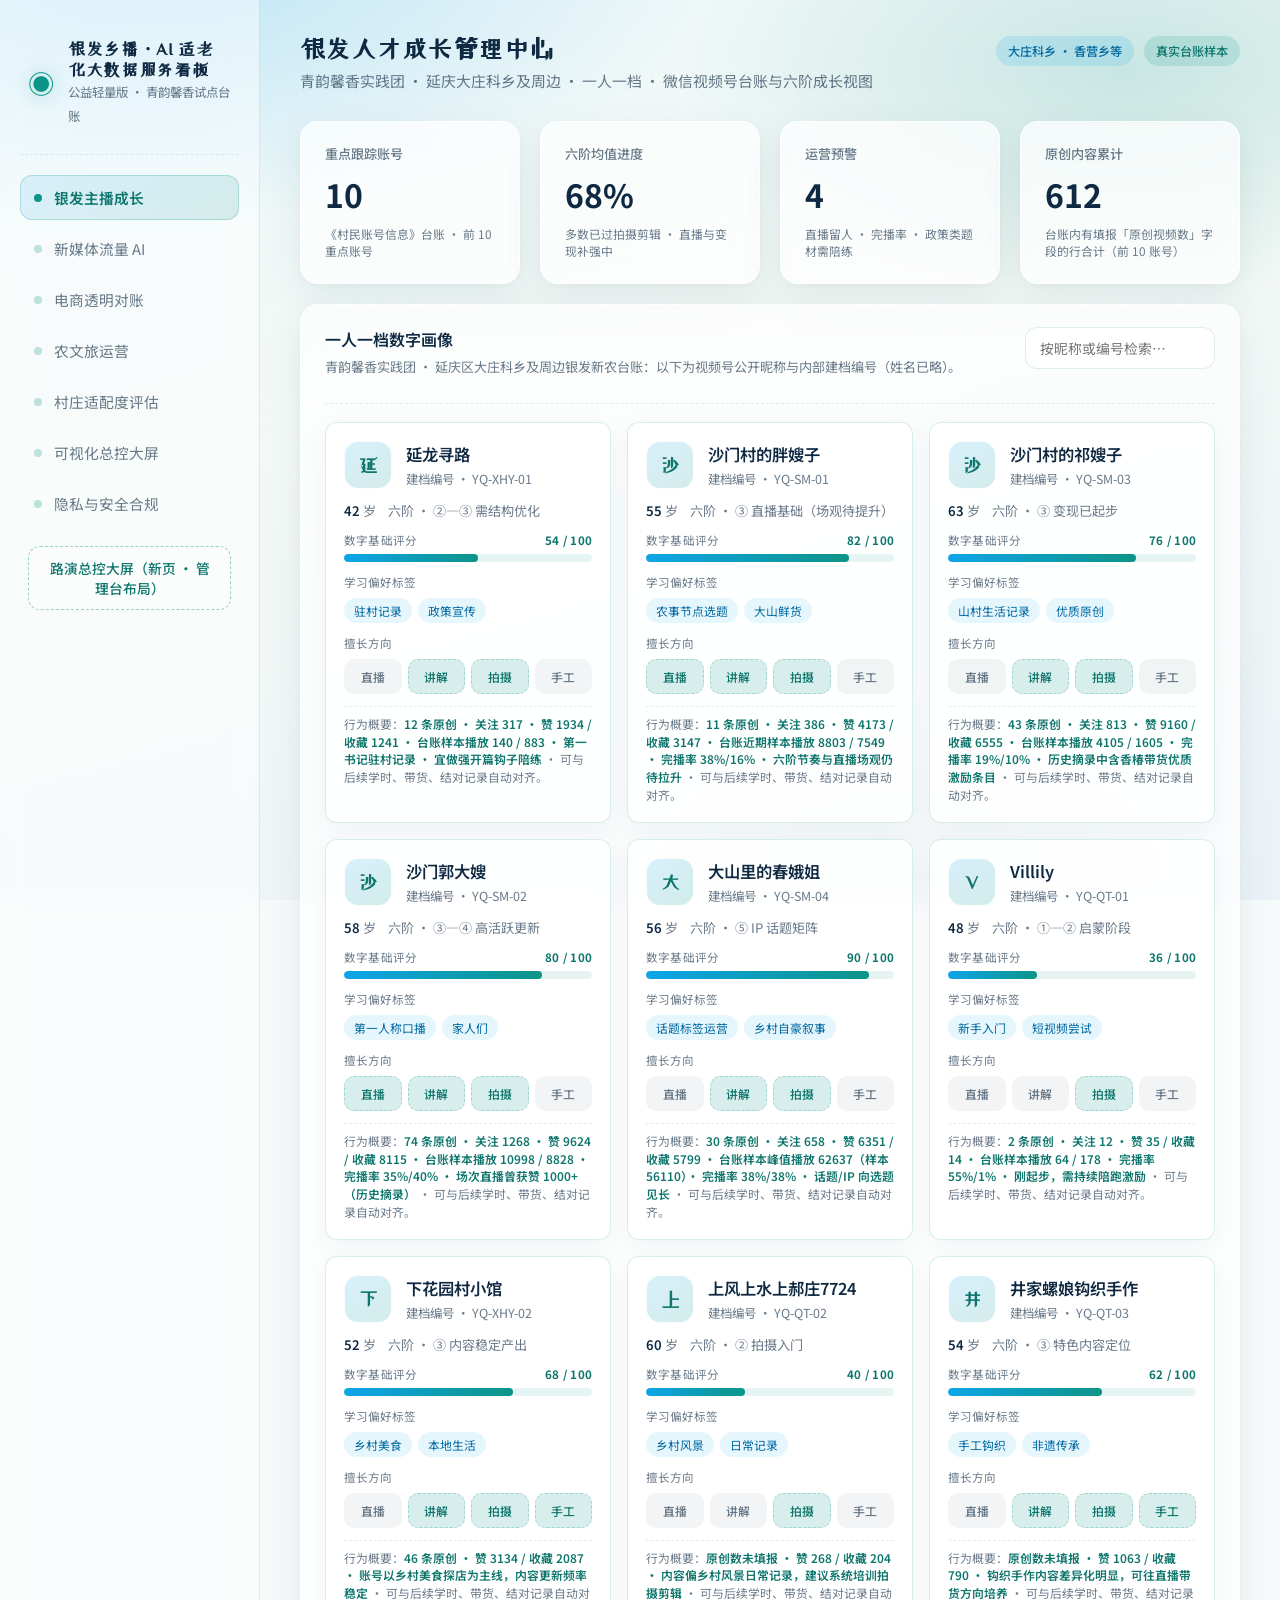
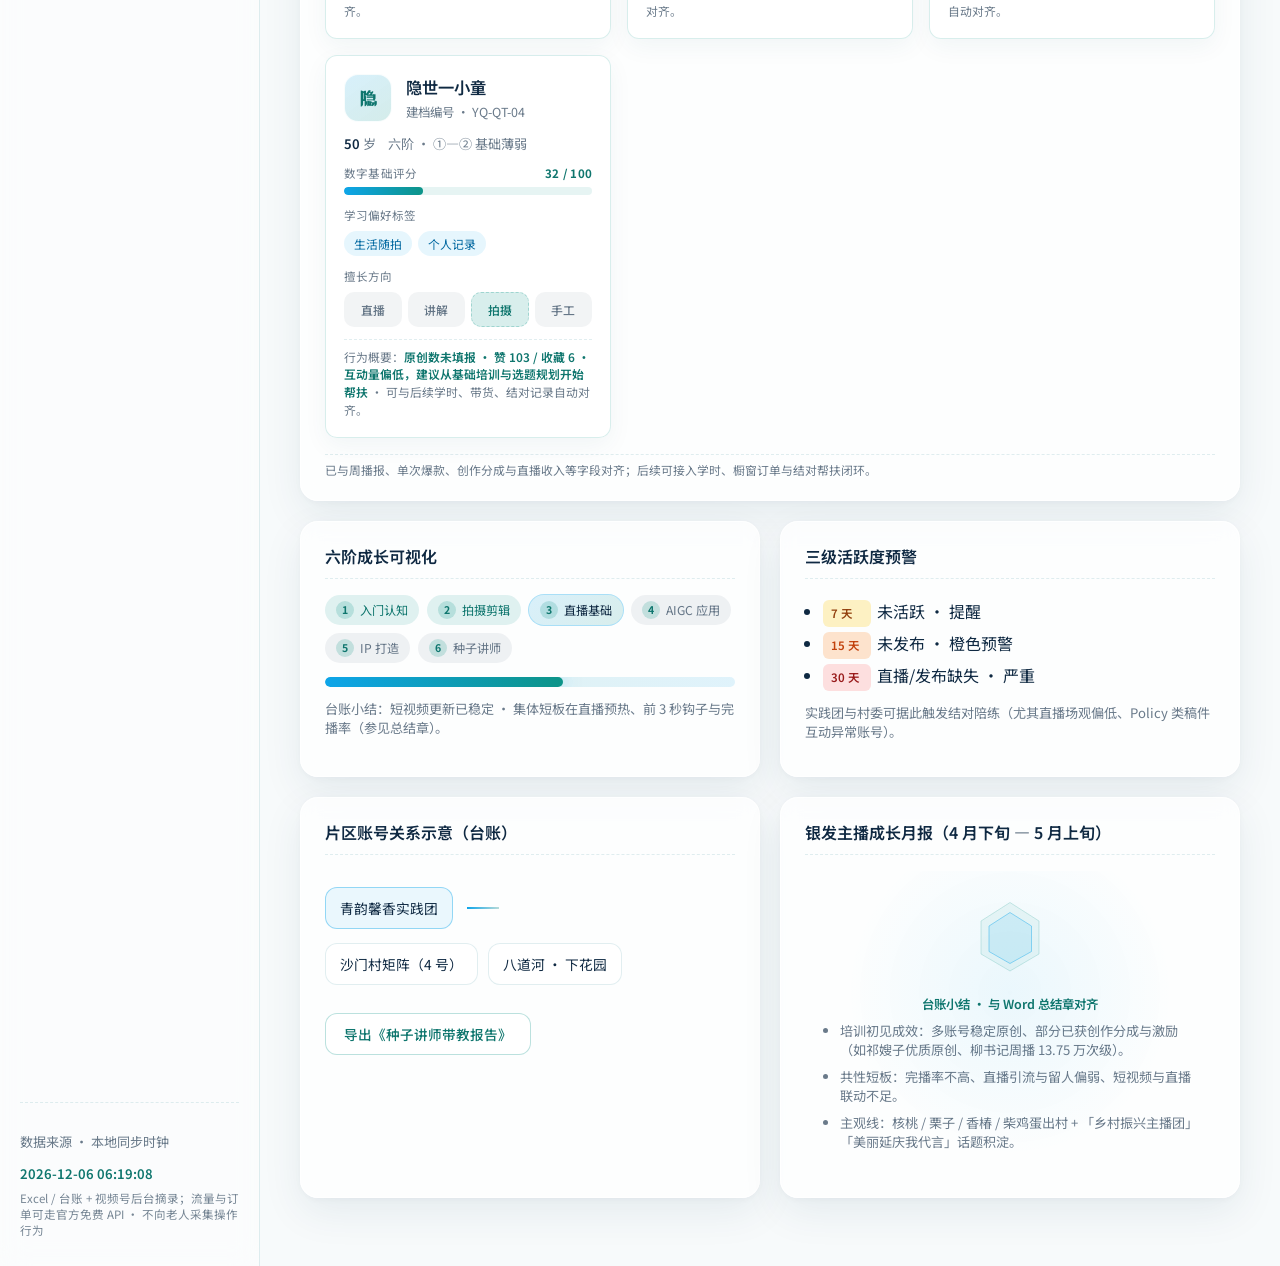
==== index.html @ 96923999 "初始提交：银发乡播AI适老化大数据服务看板 Co-Authored-By: Claude Sonnet 4.6 <noreply@anthropic.com>" ====
<!DOCTYPE html>
<html lang="zh-CN">
<head>
  <meta charset="UTF-8" />
  <meta name="viewport" content="width=device-width, initial-scale=1.0" />
  <title>银发乡播・AI 适老化大数据服务看板（公益轻量版）</title>
  <link rel="preconnect" href="https://fonts.googleapis.com" />
  <link rel="preconnect" href="https://fonts.gstatic.com" crossorigin />
  <link href="https://fonts.googleapis.com/css2?family=Noto+Sans+SC:wght@300;400;500;600;700&family=ZCOOL+XiaoWei&display=swap" rel="stylesheet" />
  <link rel="stylesheet" href="css/styles.css" />
</head>
<body>
  <div class="watercolor-bg" aria-hidden="true"></div>
  <div class="grain" aria-hidden="true"></div>

  <aside class="sidebar">
    <div class="brand">
      <span class="brand-mark">◉</span>
      <div>
        <strong>银发乡播・AI 适老化大数据服务看板</strong>
        <small>公益轻量版 · 青韵馨香试点台账</small>
      </div>
    </div>
    <nav class="nav" id="mainNav">
      <button type="button" class="nav-item active" data-section="talent">
        <span class="dot"></span>银发主播成长
      </button>
      <button type="button" class="nav-item" data-section="media">
        <span class="dot"></span>新媒体流量 AI
      </button>
      <button type="button" class="nav-item" data-section="commerce">
        <span class="dot"></span>电商透明对账
      </button>
      <button type="button" class="nav-item" data-section="tourism">
        <span class="dot"></span>农文旅运营
      </button>
      <button type="button" class="nav-item" data-section="replicate">
        <span class="dot"></span>村庄适配度评估
      </button>
      <button type="button" class="nav-item" data-section="screen">
        <span class="dot"></span>可视化总控大屏
      </button>
      <button type="button" class="nav-item" data-section="security">
        <span class="dot"></span>隐私与安全合规
      </button>
      <a href="bigscreen.html" class="nav-bigscreen-entry">路演总控大屏（新页 · 管理台布局）</a>
    </nav>
    <div class="sidebar-foot">
      <p class="muted">数据来源 · 本地同步时钟</p>
      <p id="syncTime">--</p>
      <p class="muted tiny sidebar-data-note">
        Excel / 台账 + 视频号后台摘录；流量与订单可走官方免费 API · 不向老人采集操作行为
      </p>
    </div>
  </aside>

  <main class="main">
    <header class="topbar">
      <div>
        <h1 id="pageTitle">银发人才成长管理中心</h1>
        <p class="subtitle" id="pageDesc">
          青韵馨香实践团 · 延庆大庄科乡及周边 · 一人一档 · 微信视频号台账与六阶成长视图
        </p>
      </div>
      <div class="topbar-actions">
        <span class="badge badge-soft">大庄科乡 · 香营乡等</span>
        <span class="badge badge-strong">真实台账样本</span>
      </div>
    </header>

    <!-- 板块一 · 银发主播成长 -->
    <section class="panel active" id="panel-talent" data-panel="talent">
      <div class="grid stats-4">
        <article class="card stat">
          <h3>重点跟踪账号</h3>
          <p class="big">10</p>
          <span class="hint">《村民账号信息》台账 · 前 10 重点账号</span>
        </article>
        <article class="card stat">
          <h3>六阶均值进度</h3>
          <p class="big">68%</p>
          <span class="hint">多数已过拍摄剪辑 · 直播与变现补强中</span>
        </article>
        <article class="card stat stat-warn">
          <h3>运营预警</h3>
          <p class="big">4</p>
          <span class="hint">直播留人 · 完播率 · 政策类题材需陪练</span>
        </article>
        <article class="card stat">
          <h3>原创内容累计</h3>
          <p class="big">612</p>
          <span class="hint">台账内有填报「原创视频数」字段的行合计（前 10 账号）</span>
        </article>
      </div>

      <article class="card profile-archive-card">
        <header class="archive-head">
          <div>
            <h2 class="card-title flush">一人一档数字画像</h2>
            <p class="muted small no-mt">
              青韵馨香实践团 · 延庆区大庄科乡及周边银发新农台账：以下为视频号公开昵称与内部建档编号（姓名已略）。
            </p>
          </div>
          <div class="archive-toolbar">
            <label class="search-wrap">
              <span class="sr-only">检索档案</span>
              <input type="search" id="talentProfileSearch" class="profile-search" placeholder="按昵称或编号检索…" autocomplete="off" />
            </label>
          </div>
        </header>
        <div id="talentProfiles" class="profile-grid" aria-live="polite"></div>
        <p class="muted tiny foot-note">
          已与周播报、单次爆款、创作分成与直播收入等字段对齐；后续可接入学时、橱窗订单与结对帮扶闭环。
        </p>
      </article>

      <div class="grid two">
        <article class="card">
          <h2 class="card-title">六阶成长可视化</h2>
          <div class="stages">
            <div class="stage done"><span>1</span>入门认知</div>
            <div class="stage done"><span>2</span>拍摄剪辑</div>
            <div class="stage current"><span>3</span>直播基础</div>
            <div class="stage"><span>4</span>AIGC 应用</div>
            <div class="stage"><span>5</span>IP 打造</div>
            <div class="stage"><span>6</span>种子讲师</div>
          </div>
          <div class="progress-water">
            <div class="fill" style="width:58%"></div>
          </div>
          <p class="muted small">台账小结：短视频更新已稳定 · 集体短板在直播预热、前 3 秒钩子与完播率（参见总结章）。</p>
        </article>

        <article class="card">
          <h2 class="card-title">三级活跃度预警</h2>
          <ul class="alert-list">
            <li><em class="tag yellow">7 天</em>未活跃 · 提醒</li>
            <li><em class="tag orange">15 天</em>未发布 · 橙色预警</li>
            <li><em class="tag red">30 天</em>直播/发布缺失 · 严重</li>
          </ul>
          <p class="muted small">实践团与村委可据此触发结对陪练（尤其直播场观偏低、Policy 类稿件互动异常账号）。</p>
        </article>
      </div>

      <div class="grid two">
        <article class="card">
          <h2 class="card-title">片区账号关系示意（台账）</h2>
          <div class="viz nodes">
            <div class="node volunteer">青韵馨香实践团</div>
            <span class="link"></span>
            <div class="pair">
              <div class="node">沙门村矩阵（4 号）</div>
              <div class="node">八道河 · 下花园</div>
            </div>
          </div>
          <button type="button" class="btn btn-ghost">导出《种子讲师带教报告》</button>
        </article>

        <article class="card">
          <h2 class="card-title">银发主播成长月报（4 月下旬 — 5 月上旬）</h2>
          <div class="radar-placeholder doc-month-wrap">
            <svg viewBox="0 0 200 200" class="radar-svg" aria-hidden="true">
              <polygon points="100,35 158,72 158,138 100,172 42,138 42,72" fill="rgba(13,148,136,0.08)" stroke="rgba(13,148,136,0.45)" stroke-width="1"/>
              <polygon points="100,55 143,82 143,133 100,157 58,133 58,82" fill="rgba(14,165,233,0.12)" stroke="rgba(14,165,233,0.65)" stroke-width="1.5"/>
            </svg>
            <p class="center-label">台账小结 · 与 Word 总结章对齐</p>
            <ul class="doc-month-bullets muted small">
              <li>培训初见成效：多账号稳定原创、部分已获创作分成与激励（如祁嫂子优质原创、柳书记周播 13.75 万次级）。</li>
              <li>共性短板：完播率不高、直播引流与留人偏弱、短视频与直播联动不足。</li>
              <li>主观线：核桃 / 栗子 / 香椿 / 柴鸡蛋出村 + 「乡村振兴主播团」「美丽延庆我代言」话题积淀。</li>
            </ul>
          </div>
        </article>
      </div>
    </section>

    <!-- 板块二 -->
    <section class="panel" id="panel-media" data-panel="media">
      <div class="grid stats-4">
        <article class="card stat">
          <h3>主阵地</h3>
          <p class="big">视频号</p>
          <span class="hint">创作分成计划 · 直播数据后台</span>
        </article>
        <article class="card stat">
          <h3>头部账号周播（样例）</h3>
          <p class="big">13.75万</p>
          <span class="hint">柳艳云 4/27—6/12 周期 · 137474 次</span>
        </article>
        <article class="card stat">
          <h3>单条播放峰值（样例）</h3>
          <p class="big">8.26万</p>
          <span class="hint">春娥姐近期样本 · 82637 次 · 《村民账号信息》</span>
        </article>
        <article class="card stat">
          <h3>同类排名</h3>
          <p class="big score-ok">前15%</p>
          <span class="hint">胖嫂子周播超 57.93% 同类作品</span>
        </article>
      </div>

      <div class="grid two">
        <article class="card">
          <h2 class="card-title">选题标签云（台账高频词）</h2>
          <div class="tag-cloud">
            <span class="accent">香椿</span><span>核桃</span><span>栗子</span>
            <span class="accent">柴鸡蛋</span><span>家人们</span><span>延庆</span>
            <span class="accent">乡村振兴主播团</span><span>美丽延庆我代言</span>
            <span>农忙</span><span>大山</span><span>反诈提醒</span>
          </div>
          <p class="muted small">台账建议：紧盯农事节点（如香椿季）与在地景观；政策类、农技类需控制完播与互动结构。</p>
        </article>
        <article class="card">
          <h2 class="card-title">培训与运营动作（实践团）</h2>
          <table class="table simple">
            <thead><tr><th>模块</th><th>台账描述</th><th>当前短板</th></tr></thead>
            <tbody>
              <tr><td>拍摄 · 剪辑</td><td>小班实训 · 稳定周更</td><td>开头吸引力 · 节奏</td></tr>
              <tr><td>直播</td><td>多场开播记录</td><td>预热不足 · 场观与留人</td></tr>
              <tr><td>变现</td><td>创作分成到账</td><td>橱窗 / 直播带货联动</td></tr>
            </tbody>
          </table>
        </article>
      </div>

      <article class="card">
        <h2 class="card-title">台账摘录 · 核心指标一览（视频号后台）</h2>
        <p class="muted small no-mt-gap">统计窗含 4 月 27 日—6 月 12 日等片段，与 Word 表格一致；点击侧栏切换板块不影响本表。</p>
        <div class="table-scroll">
          <table class="table tourism-table compact">
            <thead>
              <tr>
                <th>账号</th>
                <th>属地</th>
                <th>原创条数</th>
                <th>代表数据（摘录）</th>
              </tr>
            </thead>
            <tbody>
              <tr>
                <td><strong>沙门村的胖嫂子</strong></td>
                <td>大庄科乡沙门村</td>
                <td>24</td>
                <td>赞 4173 / 收藏 3147 · 台账近期样本播放 8803 / 7549 · 《村民账号信息》</td>
              </tr>
              <tr>
                <td><strong>沙门郭大嫂</strong></td>
                <td>大庄科乡沙门村</td>
                <td>109</td>
                <td>赞 9624 / 收藏 8115 · 台账样本播放 10998 / 8828 · 历史单场直播获赞 1000+（摘录）</td>
              </tr>
              <tr>
                <td><strong>沙门村的祁嫂子</strong></td>
                <td>大庄科乡沙门村</td>
                <td>73</td>
                <td>赞 9160 / 收藏 6555 · 台账样本播放 4105 / 1605 · 香椿季优质原创激励（历史摘录）</td>
              </tr>
              <tr>
                <td><strong>大山里的春娥姐</strong></td>
                <td>大庄科乡沙门村</td>
                <td>43</td>
                <td>台账样本峰值播放 62637（另一条样本 56110）· 《村民账号信息》</td>
              </tr>
              <tr>
                <td><strong>柳艳云（村书记号）</strong></td>
                <td>香营乡八道河村</td>
                <td>141</td>
                <td>周播 137474 · 评论 1240 / 分享 501 · 分成累计 ¥333.68 · 直播 ¥18.95</td>
              </tr>
              <tr>
                <td><strong>延龙寻路（李小琴）</strong></td>
                <td>大庄科乡下花园村</td>
                <td>13</td>
                <td>赞 1934 / 收藏 1241 · 台账样本播放 140 / 883 · 第一书记政策向 · 《村民账号信息》</td>
              </tr>
            </tbody>
          </table>
        </div>
      </article>
    </section>

    <!-- 板块三 -->
    <section class="panel" id="panel-commerce" data-panel="commerce">
      <div class="grid stats-4">
        <article class="card stat">
          <h3>创作分成（可查·样例）</h3>
          <p class="big">¥333.68</p>
          <span class="hint">视频号创作分成计划累计（5月10日前）</span>
        </article>
        <article class="card stat">
          <h3>直播收入（样例）</h3>
          <p class="big">¥218.95</p>
          <span class="hint">与分成分类统计</span>
        </article>
        <article class="card stat stat-highlight">
          <h3>农户侧分成（样例）</h3>
          <p class="big">¥27.61</p>
          <span class="hint">含优质原创激励 19.03</span>
        </article>
        <article class="card stat">
          <h3>文档期合计</h3>
          <p class="big">¥552.63</p>
          <span class="hint">未含其他账号潜在分成</span>
        </article>
      </div>

      <article class="card">
        <h2 class="card-title">带货主品类（台账·农产品）</h2>
          <ol class="rank">
            <li><span class="pill">核桃</span> <strong>沙门村矩阵主营</strong></li>
            <li><span class="pill">栗子</span> <strong>多账号反复出镜</strong></li>
            <li><span class="pill">香椿</span> <strong>季节爆款题材</strong></li>
            <li><span class="pill">柴鸡蛋</span> <strong>同城兴趣转化</strong></li>
          </ol>
          <hr class="soft" />
          <p class="muted small">当前增收以视频号「创作分成 + 激励」为主；小店成交明细待与村集体对公对账模块接通后展示。</p>
        </article>
    </section>

    <!-- 板块四 -->
    <section class="panel" id="panel-tourism" data-panel="tourism">
      <div class="tourism-intro">
        <div class="ribbon">农文旅演示数据 · 与新媒体真实台账区分</div>
        <p class="muted small tourism-tagline">
          本节 KPI、路线表与活动表为<strong>版面演示用虚拟数</strong>，便于汇报排版预览；精细化经营仍以核销与问卷系统接入后为准。
        </p>
      </div>

      <div class="grid two">
        <article class="card stat">
          <h3>内容侧·景观题材</h3>
          <p class="big">花海季</p>
          <span class="hint">台账视频：大美延庆赏樱花等</span>
        </article>
        <article class="card stat">
          <h3>满意度</h3>
          <p class="big score-ok">4.63</p>
          <span class="hint">五分制 · 演示样本 N=186</span>
        </article>
      </div>

      <article class="card">
        <h2 class="card-title">客源地分布热力（示意）</h2>
        <p class="muted small">演示：假定线下客源与短视频兴趣结构大致同向——城区家庭偏高、研学团次之（数据为虚构）。</p>
        <div class="heat-three">
          <div class="heat-col">
            <span class="heat-label">短视频互动（城区兴趣）</span>
            <div class="heat-track"><i class="heat-fill" style="--p:82%"></i></div>
            <span class="heat-val">演示 82% · 香椿 / 樱花 / 农家院</span>
          </div>
          <div class="heat-col">
            <span class="heat-label">同城 / 邻省自驾</span>
            <div class="heat-track"><i class="heat-fill heat-school" style="--p:64%"></i></div>
            <span class="heat-val">演示 64% · 周末单量级放大的假说</span>
          </div>
          <div class="heat-col">
            <span class="heat-label">研学 / 机构团</span>
            <div class="heat-track"><i class="heat-fill heat-enterprise" style="--p:36%"></i></div>
            <span class="heat-val">演示 36% · 春秋季预约为主</span>
          </div>
        </div>
        <div class="heat-mini-map" role="img" aria-label="片区示意图">
          <span class="blob b1"></span><span class="blob b2"></span><span class="blob b3"></span>
          <span class="pin core">沙门村</span>
          <span class="pin side">燕羽山</span>
          <span class="pin side s2">八道河村</span>
        </div>
        <p class="muted tiny">地理锚点来自台账村庄名称；非精确的 GIS 客流。</p>
      </article>

      <article class="card">
        <h2 class="card-title">活动效果对标评估</h2>
        <p class="muted small">
          以下为<strong>演示用活动台账</strong>（人次与金额为虚构）；与真实新媒体分成对账请仍以「电商透明对账」为准。
        </p>

        <div class="award-strip">
          <div class="award-card money">
            <span class="award-badge">台账侧亮点</span>
            <h3>农事季节内容</h3>
            <p class="award-name">香椿季 · 山区春播与采收（视频侧）</p>
            <ul class="award-meta">
              <li>代表选题 <strong>#五一前后出售香椿了</strong> 等</li>
              <li>单条分成样例 <strong>¥ 3.08</strong>（祁嫂子）</li>
              <li>同城分享与订阅曝光占比可在后台导出</li>
            </ul>
          </div>
          <div class="award-card heart">
            <span class="award-badge badge-pop">传播侧</span>
            <h3>乡村景观与共情表达</h3>
            <p class="award-name">大美延庆赏樱花 · 家门口繁华似锦</p>
            <ul class="award-meta">
              <li>郭大嫂「家人们」口语人设 · 强亲切感</li>
              <li>春娥姐结合 <strong>反诈提醒</strong> 与乡村自豪议题</li>
              <li>完整活动票务增收 <strong>待二期录入</strong></li>
            </ul>
          </div>
        </div>

        <p class="muted tiny">权重与排序规则可后台配置；当前为演示数据，不承担审计含义。</p>
      </article>

      <div class="grid two">
        <article class="card future-card">
          <h2 class="card-title">淡旺季客流 AI 预测与排期建议</h2>
          <span class="phase-tag">演示 · 二期</span>
          <p class="muted small">
            基于<strong>一年以上</strong>核销与票务时序数据，识别淡旺季窗口并<strong>提前约两月</strong>推送主题活动排期，填补空置档期；思路对齐「平湖数智生活馆」式精准服务排期。
          </p>
          <div class="season-bars">
            <div><span class="sn">淡季</span><div class="bar-bg"><i class="bar-in low" style="width:38%"></i></div><span class="sx">次年 2–3 月</span></div>
            <div><span class="sn">平季</span><div class="bar-bg"><i class="bar-in mid" style="width:62%"></i></div><span class="sx">11 月 · 梅雨周</span></div>
            <div><span class="sn">旺季</span><div class="bar-bg"><i class="bar-in high" style="width:94%"></i></div><span class="sx">五一 / 国庆 / 寒暑假</span></div>
          </div>
          <div class="suggest-list">
            <h4>建议排期（示例推送）</h4>
            <ul>
              <li><time datetime="2027-01">72 天内</time>预热「冬季<strong>村味年俗节</strong>」，联动年货直播与乡贤食堂套餐。</li>
              <li><time datetime="2027-03">约 55 天内</time>占位「春季<strong>香草体验月</strong>」，提前锁企事业党建 + 职教园实训团档期。</li>
              <li>预留两个「空白周六」承办跨村导流团单，避免与同镇兄弟村活动撞期。</li>
            </ul>
          </div>
        </article>

        <article class="card cross-village-card">
          <h2 class="card-title">跨村账号矩阵（台账真实）</h2>
          <p class="muted small">
            同一项目内覆盖<strong>大庄科乡沙门村</strong>（四条视频号）与<strong>香营乡八道河村</strong>村书记号、<strong>下花园村</strong>第一书记号等，导流与联营分成<strong>未在本 Excel 载明</strong>。
          </p>
          <div class="cross-flow">
            <div class="cv-node hub">
              <strong>沙门村 · 视频矩阵</strong>
              <span class="cv-sub">胖嫂子 · 郭大嫂 · 祁嫂子 · 春娥姐</span>
              <span class="cv-num">16 账号台账原创合计 612 条 · 矩阵五账号合计 160 条（Excel 填报）</span>
            </div>
            <div class="cv-arrows">
              <div class="cv-edge">
                <span>台账 →</span><strong>延庆区香营乡八道河村</strong>
                <span class="cv-mini">柳艳云 · 131 条原创 · 周播曾达 13.75 万次</span>
              </div>
              <div class="cv-edge">
                <span>台账 →</span><strong>大庄科乡下花园村</strong>
                <span class="cv-mini">第一书记账号「延龙寻路」· 政策宣传向</span>
              </div>
            </div>
          </div>
          <div class="flow-benefit">
            <p><strong>说明</strong>：跨村访客核销与联营池属二期；当前页面仅对齐新媒体台账与分成样例。</p>
          </div>
        </article>
      </div>
    </section>

    <!-- 板块五 -->
    <section class="panel" id="panel-replicate" data-panel="replicate">
      <div class="repl-intro">
        <div class="ribbon">对齐《智赋银龄》报告 · AHP 三级体系 · 以下为网页演示</div>
        <p class="muted small repl-tagline">
          目标层为<strong>乡村助农模式村庄适配度综合评价</strong>；准则层四类、指标层 <strong>C1–C12</strong>（报告表 7）。首卡为公式与说明；次卡为
          <strong>A–F–RVCPM 四象限耦合图</strong>；其下按村展示<strong>柱形图 + 明细表 + 帮扶</strong>。滑条区为单村情景推演。
        </p>
      </div>

      <article class="card rvcpm-head-card">
        <h2 class="card-title flush">《智赋银龄》· 指标体系与耦合公式</h2>
        <p class="muted small no-mt">
          准则层四类（报告第二章）：<strong>人口适配度、资源适配度、基础条件适配度、组织与外部支持</strong>；对应二级指标 <strong>C1–C12</strong>（表 7 分级）。
          下图二为资源—可行性耦合气泡图（研学评估矩阵同款结构）；下部为<strong>每个村</strong>单独展开：四维准则 + <strong>C1–C12 柱状可视化</strong> + 明细表 + 未达标<strong>帮扶</strong>清单。
        </p>
        <details class="rvcpm-formula-details">
          <summary>展开：A / F / RVCPM 计算公式</summary>
          <div class="rvcpm-formula-body muted small">
            <p>设 <span class="mono">C<sub>i</sub>′ = C<sub>i</sub> / 100</span>（将表 7 换算到 0–1）。</p>
            <p>
              <strong>资源吸引力</strong> <span class="mono">A = 0.35·C4′ + 0.35·C5′ + 0.30·C6′</span>
            </p>
            <p>
              <strong>落地可行性</strong> <span class="mono">F = 0.25·C7′ + 0.25·C8′ + 0.15·C9′ + 0.20·C10′ + 0.15·C11′</span>
            </p>
            <p>
              <strong>耦合势能</strong> <span class="mono">RVCPM = √(A² + F²)</span>；气泡半径按各村 RVCPM 相对<strong>本片最大值</strong>归一。
            </p>
            <p class="tiny footnote-formula">C1–C3、C12 计入各村民政教育侧综合呈现与帮扶规则；与 A/F 并联展示。完整权重以 AHP 一致性检验后的矩阵为准。</p>
          </div>
        </details>
      </article>

      <article class="card rvcpm-chart-card">
        <h3 class="card-title flush village-h3-inline">资源—运营可行性 · 四象限耦合图</h3>
        <p class="muted tiny no-mt-gap">横轴 <strong>F</strong>（可行性）· 纵轴 <strong>A</strong>（资源吸引力）；红线 0.5 为象限界。点击气泡跳转至该村卡片。</p>
        <div class="rvcpm-chart-wrap" id="rvcpmMatrixHost"></div>
        <ul class="rvcpm-quad-legend muted tiny">
          <li><span class="q q-star"></span><strong>明星区</strong> A、F 均高 · 优先推广</li>
          <li><span class="q q-pot"></span><strong>潜力区</strong> 资源足、可行性待补 · 专项帮扶基建与执行</li>
          <li><span class="q q-opp"></span><strong>机会区</strong> 条件好、资源待养 · 可做配套或二批试点</li>
          <li><span class="q q-edge"></span><strong>边缘区</strong> 双低 · <strong>重点帮扶</strong>与实地踏勘</li>
        </ul>
      </article>

      <div class="village-cards-host" id="villageCardsHost" aria-label="各村二级指标与帮扶"></div>
      <div class="grid repl-top-grid">
        <article class="card repl-form-card">
          <h2 class="card-title">目标村快速情景推演（10 项 · 可对标映射 C1–C12）</h2>
          <p class="muted small no-mt-gap">
            完整模型为报告中的<strong>十二项二级指标 + 一致性检验后的 AHP 权重</strong>。本页滑条为 0–10 情景演示（老龄化为 raw%），
            供答辩现场手动调节；后台可将同一字段与问卷 / 台账批量对账。
          </p>
          <form id="replEvalForm" class="repl-metrics">
            <label class="metric-row"><span class="metric-name">老龄化率 · 适龄银发参与度参考</span><span class="metric-val"><output id="mAgeOut">26</output>%</span></label>
            <input type="range" name="aging" id="mAging" class="repl-range" min="15" max="42" step="1" value="26" />

            <label class="metric-row"><span class="metric-name">① 人口规模与市场腹地指数</span><span class="metric-val"><output id="mPopOut">6</output> /10</span></label>
            <input type="range" name="pop" id="mPop" class="repl-range" min="0" max="10" step="1" value="6" />

            <label class="metric-row"><span class="metric-name">② 红色文化 / 叙事资源</span><span class="metric-val"><output id="mRedOut">7</output> /10</span></label>
            <input type="range" name="red" id="mRed" class="repl-range" min="0" max="10" step="1" value="7" />

            <label class="metric-row"><span class="metric-name">③ 非遗与传统手艺禀赋</span><span class="metric-val"><output id="mHerOut">6</output> /10</span></label>
            <input type="range" name="heritage" id="mHer" class="repl-range" min="0" max="10" step="1" value="6" />

            <label class="metric-row"><span class="metric-name">④ 高价值农产品与品牌化基础</span><span class="metric-val"><output id="mAgOut">7</output> /10</span></label>
            <input type="range" name="agri" id="mAg" class="repl-range" min="0" max="10" step="1" value="7" />

            <label class="metric-row"><span class="metric-name">⑤ 自然景观与环线联动潜力</span><span class="metric-val"><output id="mNatOut">5</output> /10</span></label>
            <input type="range" name="nature" id="mNat" class="repl-range" min="0" max="10" step="1" value="5" />

            <label class="metric-row"><span class="metric-name">⑥ 村两委积极性（结构化量表折算）</span><span class="metric-val"><output id="mComOut">8</output> /10</span></label>
            <input type="range" name="committee" id="mCom" class="repl-range" min="0" max="10" step="1" value="8" />

            <label class="metric-row"><span class="metric-name">⑦ 宽带与移动网络稳定性</span><span class="metric-val"><output id="mNetOut">6</output> /10</span></label>
            <input type="range" name="network" id="mNet" class="repl-range" min="0" max="10" step="1" value="6" />

            <label class="metric-row"><span class="metric-name">⑧ 物流配送与冷链可达性</span><span class="metric-val"><output id="mLogOut">5</output> /10</span></label>
            <input type="range" name="logistics" id="mLog" class="repl-range" min="0" max="10" step="1" value="5" />

            <label class="metric-row"><span class="metric-name">⑨ 村集体 / 合作社运营成熟度</span><span class="metric-val"><output id="mOrgOut">6</output> /10</span></label>
            <input type="range" name="org" id="mOrg" class="repl-range" min="0" max="10" step="1" value="6" />

            <label class="metric-row"><span class="metric-name">⑩ 乡贤 / 青年志愿者供给</span><span class="metric-val"><output id="mVolOut">7</output> /10</span></label>
            <input type="range" name="volunteer" id="mVol" class="repl-range" min="0" max="10" step="1" value="7" />

            <div class="repl-form-actions">
              <button type="button" id="replResetDemo" class="btn btn-ghost">恢复演示默认值</button>
            </div>
          </form>
        </article>

        <article class="card repl-result-card">
          <h2 class="card-title">综合适配度 · 雷达图（六项合成轴）</h2>
          <div class="repl-score-banner">
            <div class="score-ring repl-ring-small">
              <svg viewBox="0 0 120 120" aria-hidden="true">
                <circle cx="60" cy="60" r="52" fill="none" stroke="rgba(13,148,136,0.12)" stroke-width="10"/>
                <circle id="replRingFg" cx="60" cy="60" r="52" fill="none" stroke="url(#gradRepl)" stroke-width="10"
                  stroke-dasharray="326.7" stroke-dashoffset="84" stroke-linecap="round" transform="rotate(-90 60 60)"/>
                <defs>
                  <linearGradient id="gradRepl" x1="0%" y1="0%" x2="100%" y2="100%">
                    <stop offset="0%" stop-color="#0ea5e9"/><stop offset="100%" stop-color="#0d9488"/>
                  </linearGradient>
                </defs>
              </svg>
              <span class="ring-label" id="replScoreNum">74</span>
            </div>
            <div class="repl-score-meta">
              <p class="repl-score-big"><span id="replScoreHue">中高适配</span></p>
              <p class="muted small">六项轴由滑条分组合成，仅供演示；正式评分以全村填报的 C1–C12 经 AHP 加权求和为准。</p>
            </div>
          </div>
          <figure class="radar-figure">
            <svg id="replRadarSvg" viewBox="0 0 280 260" role="img" aria-labelledby="replRadarCaption">
              <title id="replRadarCaption">目标村评估雷达图示意</title>
              <g opacity="0.35" stroke="rgba(13,116,128,0.35)" stroke-width="1" fill="none">
                <polygon id="radarGrid20" />
                <polygon id="radarGrid40" />
                <polygon id="radarGrid60" />
                <polygon id="radarGrid80" />
              </g>
              <polygon id="radarArea" fill="rgba(13,148,136,0.12)" stroke="rgba(13,148,136,0.85)" stroke-width="2"/>
              <polygon id="radarStrokeAssist" fill="none" stroke="rgba(14,165,233,0.55)" stroke-width="1.2" stroke-dasharray="5 6"/>
              <g id="radarLabels" class="radar-axis-labels" fill="#4a6275"></g>
            </svg>
          </figure>
          <ul class="radar-legend compact-legend muted small" id="radarLegend"></ul>
        </article>
      </div>

      <article class="card repl-cost-card">
        <h2 class="card-title">推广落地成本与周期自动估算</h2>
        <p class="muted small">
          基于<strong>已成功落地试点村</strong>的历史台账：培训人天、灯组支架包、入网补贴一次项、轻量数据环境与驻场巡检的区间成本，自动汇总目标推演（不含「数据中台」类重型建设）。
        </p>
        <div class="grid repl-cost-split">
          <div class="cost-table-wrap">
            <table class="table tourism-table compact">
              <thead>
                <tr>
                  <th>成本类目</th>
                  <th>说明</th>
                </tr>
              </thead>
              <tbody>
                <tr>
                  <td>分层培训与小班复训</td>
                  <td>含讲师课酬、教具包、差旅补贴</td>
                </tr>
                <tr>
                  <td>基础设备（补光灯 + 支架 + 麦克风）</td>
                  <td>按 20–35 套装车</td>
                </tr>
                <tr>
                  <td>网络提速与热点补贴</td>
                  <td>专线备选 + 4G/5G 应急</td>
                </tr>
                <tr>
                  <td>本地看板 / 权限初始化</td>
                  <td>SQLite + 静态页 / Metabase，无专有数据中台</td>
                </tr>
                <tr>
                  <td>运营与数据巡检月费</td>
                  <td>前两年公益补贴后可阶梯调价</td>
                </tr>
              </tbody>
            </table>
          </div>
          <aside class="cycle-estimate">
            <h3>首笔电商 / 橱窗增收周期</h3>
            <p class="cycle-big" id="replCycleMonths">约 4.2 个月</p>
            <p class="muted small">取自历史推广案例的 <strong>P25–P75</strong>：<span id="replCycleBand">最短 3.1 个月 · 较慢 6.0 个月</span>。</p>
            <p class="muted tiny no-mb">可调参：两委得分、物流分项、往期同镇样板村周期 Bayesian 校准（二期后端）。</p>
          </aside>
        </div>
      </article>

      <div class="grid two">
        <article class="card repl-bench-card">
          <h2 class="card-title">多村效能横比排行</h2>
          <p class="muted small">
            下列三行来自本次台账中<strong>可查分成</strong>；指数按条数、播放与变现摘录综合排序（非模型回写）。
          </p>
          <div class="table-scroll">
            <table class="table tourism-table compact" id="villageBenchTable">
              <thead>
                <tr>
                  <th>序</th>
                  <th>村庄</th>
                  <th>台账内账号数</th>
                  <th>可查增收摘录</th>
                  <th>周更 / 条数</th>
                  <th>综合指数</th>
                </tr>
              </thead>
              <tbody></tbody>
            </table>
          </div>
        </article>

        <article class="card repl-kb-card">
          <h2 class="card-title">跨村推广问题共享库 · 关键词检索</h2>
          <p class="muted small">沉淀他村踩坑与<strong>已验证方案</strong>，支持村委与运营专员边搜边复盘，服务跨村落地决策。</p>
          <label class="kb-search-row">
            <span class="sr-only">检索问题库</span>
            <input type="search" id="replKbSearch" class="profile-search kb-input" placeholder="试搜：积极性、冷链、话术、回款…" autocomplete="off" />
          </label>
          <div id="replKbList" class="kb-list" role="list"></div>
          <p class="muted tiny no-mb">1.0 支持关键词与子串匹配；二期可挂载向量检索与工单闭环关联。</p>
        </article>
      </div>
    </section>

    <!-- 板块六大屏 -->
    <section class="panel" id="panel-screen" data-panel="screen">
      <article class="card splash">
        <h2 class="screen-title">一屏总览 · 适老大字</h2>
        <div class="mega-stats">
          <div><strong>重点账号</strong><span data-count="10">10</span></div>
          <div><strong>原创内容</strong><span data-count="218">612</span></div>
          <div><strong>周播峰值（次）</strong><span data-count="137474">137,474</span></div>
          <div><strong>单条峰值（次）</strong><span data-count="82637">82,637</span></div>
          <div><strong>分成+直播（样例）</strong><span>¥ 380.24</span></div>
          <div><strong>项目</strong><span>青韵馨香</span></div>
          <p class="traceability">培训签到摘自<strong>《村民培训表》</strong> · 账号/播放量摘自<strong>《村民账号信息》</strong>及延庆台账摘录（前 10 账号） · Word/Markdown/JSON 见项目内 <code>data/</code> 导出。</p>
        <div class="screen-actions">
          <a href="bigscreen.html" class="btn btn-primary">打开路演总控大屏（新页）</a>
        </div>
      </article>
    </section>

    <!-- 板块七 -->
    <section class="panel" id="panel-security" data-panel="security">
      <div class="grid two">
        <article class="card">
          <h2 class="card-title">多级权限</h2>
          <div class="roles">
            <span>超级管理员</span><span>村管理员</span><span>运营专员</span><span>志愿者</span>
          </div>
          <p class="muted small">村内数据隔离 · 收益默认仅村委与项目管理员可见 · 操作日志全量留存。</p>
        </article>
        <article class="card">
          <h2 class="card-title">隐私 · 备份</h2>
          <ul class="list-check">
            <li>姓名/电话/证件自动脱敏，前端昵称或编号。</li>
            <li>原始数据禁止向第三方或未脱敏提供。</li>
            <li>每日凌晨全量备份 · 支持时间点恢复。</li>
          </ul>
        </article>
      </div>
    </section>
  </main>

  <script src="js/main.js"></script>
</body>
</html>
---- css/styles.css ----
/* AI公益数据中控 · 简约蓝绿 + 水彩氛围 */

:root {
  --ink: #0f2942;
  --ink-soft: rgba(15, 41, 66, 0.62);
  --paper: #f7fafb;
  --card: rgba(255, 255, 255, 0.72);
  --card-strong: rgba(255, 255, 255, 0.9);
  --line: rgba(13, 116, 128, 0.12);
  --teal: #0d9488;
  --teal-dim: #0f766e;
  --sky: #0ea5e9;
  --sky-soft: rgba(14, 165, 233, 0.15);
  --sage: #6b9080;
  --mint: #b8dbd9;
  --warn-yellow: #facc15;
  --warn-orange: #fb923c;
  --warn-red: #f87171;
  --radius: 18px;
  --radius-sm: 12px;
  --shadow: 0 14px 40px rgba(15, 70, 90, 0.08), 0 2px 8px rgba(15, 70, 90, 0.04);
  --font-ui: "Noto Sans SC", system-ui, sans-serif;
  --font-display: "ZCOOL XiaoWei", "Noto Serif SC", serif;
}

*,
*::before,
*::after {
  box-sizing: border-box;
}

html {
  font-size: 16px;
  -webkit-font-smoothing: antialiased;
}

body {
  margin: 0;
  min-height: 100vh;
  font-family: var(--font-ui);
  color: var(--ink);
  background: var(--paper);
  display: grid;
  grid-template-columns: 260px 1fr;
  position: relative;
  overflow-x: hidden;
}

/* 水彩背景层 */
.watercolor-bg {
  position: fixed;
  inset: 0;
  z-index: -2;
  background:
    radial-gradient(ellipse 80% 55% at 12% -5%, rgba(14, 165, 233, 0.22), transparent 55%),
    radial-gradient(ellipse 70% 50% at 88% 8%, rgba(13, 148, 136, 0.18), transparent 50%),
    radial-gradient(ellipse 55% 40% at 70% 95%, rgba(107, 144, 128, 0.16), transparent 45%),
    linear-gradient(165deg, #eef8fb 0%, #f4faf7 42%, #edf4f9 100%);
  pointer-events: none;
}

.grain {
  position: fixed;
  inset: 0;
  z-index: -1;
  opacity: 0.035;
  background-image: url("data:image/svg+xml,%3Csvg xmlns='http://www.w3.org/2000/svg' width='260' height='260'%3E%3Cfilter id='n'%3E%3CfeTurbulence type='fractalNoise' baseFrequency='0.85' numOctaves='4' stitchTiles='stitch'/%3E%3C/filter%3E%3Crect width='100%25' height='100%25' filter='url(%23n)'/%3E%3C/svg%3E");
  pointer-events: none;
}

.sidebar {
  padding: 28px 20px;
  border-right: 1px solid var(--line);
  background: rgba(255, 255, 255, 0.45);
  backdrop-filter: blur(14px);
  display: flex;
  flex-direction: column;
  min-height: 100vh;
}

.brand {
  display: flex;
  align-items: center;
  gap: 14px;
  padding: 10px 8px 28px;
  border-bottom: 1px dashed var(--line);
}

.brand-mark {
  font-size: 1.65rem;
  color: var(--teal);
  filter: drop-shadow(0 2px 10px rgba(13, 148, 136, 0.35));
}

.brand strong {
  display: block;
  font-size: 1.05rem;
  letter-spacing: 0.04em;
  font-family: var(--font-display);
}

.brand small {
  color: var(--ink-soft);
  font-size: 0.78rem;
}

.nav {
  display: flex;
  flex-direction: column;
  gap: 6px;
  margin-top: 20px;
  flex: 1;
}

.nav-item {
  display: flex;
  align-items: center;
  gap: 12px;
  border: none;
  background: transparent;
  padding: 12px 14px;
  border-radius: var(--radius-sm);
  color: var(--ink-soft);
  font-size: 0.92rem;
  cursor: pointer;
  font-family: inherit;
  text-align: left;
  transition: background 0.2s, color 0.2s, transform 0.15s;
}

.nav-item:hover {
  background: rgba(255, 255, 255, 0.65);
  color: var(--ink);
}

.nav-item.active {
  background: linear-gradient(135deg, rgba(14, 165, 233, 0.12), rgba(13, 148, 136, 0.14));
  color: var(--teal-dim);
  font-weight: 600;
  box-shadow: inset 0 0 0 1px rgba(13, 148, 136, 0.22);
}

.nav-item .dot {
  width: 8px;
  height: 8px;
  border-radius: 50%;
  background: rgba(13, 148, 136, 0.25);
  flex-shrink: 0;
}

.nav-item.active .dot {
  background: var(--teal);
}

.sidebar-foot {
  padding-top: 16px;
  border-top: 1px dashed var(--line);
  font-size: 0.82rem;
  color: var(--ink-soft);
}

.sidebar-foot #syncTime {
  margin: 4px 0 0;
  font-weight: 600;
  color: var(--teal-dim);
}

.sidebar-foot .sidebar-data-note {
  margin: 8px 0 0;
  font-size: 0.72rem;
  line-height: 1.35;
  opacity: 0.9;
}

.main {
  padding: 36px 40px 48px;
  max-width: 1240px;
}

.topbar {
  display: flex;
  justify-content: space-between;
  align-items: flex-start;
  gap: 24px;
  margin-bottom: 28px;
}

.topbar h1 {
  margin: 0 0 8px;
  font-size: 1.55rem;
  font-weight: 600;
  font-family: var(--font-display);
  letter-spacing: 0.02em;
  color: var(--ink);
}

.subtitle {
  margin: 0;
  font-size: 0.93rem;
  color: var(--ink-soft);
  line-height: 1.6;
}

.topbar-actions {
  display: flex;
  gap: 10px;
  flex-shrink: 0;
}

.badge {
  padding: 6px 12px;
  border-radius: 999px;
  font-size: 0.76rem;
  font-weight: 500;
}

.badge-soft {
  background: var(--sky-soft);
  color: #0369a1;
}

.badge-strong {
  background: rgba(13, 148, 136, 0.15);
  color: var(--teal-dim);
}

.panel {
  display: none;
  animation: fadein 0.35s ease;
}

.panel.active {
  display: block;
}

@keyframes fadein {
  from {
    opacity: 0;
    transform: translateY(6px);
  }
  to {
    opacity: 1;
    transform: translateY(0);
  }
}

.grid {
  display: grid;
  gap: 20px;
  margin-bottom: 20px;
}

.stats-4 {
  grid-template-columns: repeat(4, 1fr);
}

.two {
  grid-template-columns: repeat(2, minmax(0, 1fr));
}

@media (max-width: 1080px) {
  body {
    grid-template-columns: 1fr;
  }
  .sidebar {
    min-height: auto;
    flex-direction: row;
    flex-wrap: wrap;
    border-right: none;
    border-bottom: 1px solid var(--line);
  }
  .nav {
    flex-direction: row;
    flex-wrap: wrap;
    width: 100%;
  }
  .stats-4 {
    grid-template-columns: repeat(2, 1fr);
  }
  .two {
    grid-template-columns: 1fr;
  }
  .main {
    padding: 24px;
  }
}

.card {
  background: var(--card);
  backdrop-filter: blur(10px);
  border-radius: var(--radius);
  padding: 22px 24px;
  box-shadow: var(--shadow);
  border: 1px solid rgba(255, 255, 255, 0.75);
}

.card.stat {
  text-align: left;
}

.card.stat h3 {
  margin: 0 0 8px;
  font-size: 0.82rem;
  font-weight: 500;
  color: var(--ink-soft);
}

.card.stat .big {
  margin: 0;
  font-size: 2rem;
  font-weight: 700;
  color: var(--ink);
  font-variant-numeric: tabular-nums;
}

.score-ok {
  color: var(--teal-dim);
}

.stat-warn .big {
  color: var(--warn-orange);
}

.stat-highlight .big {
  color: var(--teal);
}

.hint {
  display: inline-block;
  margin-top: 8px;
  font-size: 0.74rem;
  color: var(--ink-soft);
}

.card-title {
  margin: 0 0 16px;
  font-size: 1rem;
  font-weight: 600;
  padding-bottom: 10px;
  border-bottom: 1px dashed var(--line);
}

.muted {
  color: var(--ink-soft);
}

.small {
  font-size: 0.82rem;
  margin-top: 12px;
}

/* 六阶进度 */
.stages {
  display: flex;
  flex-wrap: wrap;
  gap: 8px;
  margin-bottom: 14px;
}

.stage {
  padding: 6px 11px;
  border-radius: 999px;
  font-size: 0.76rem;
  background: rgba(15, 41, 66, 0.06);
  color: var(--ink-soft);
  display: inline-flex;
  align-items: center;
  gap: 6px;
}

.stage span {
  width: 18px;
  height: 18px;
  border-radius: 50%;
  background: rgba(13, 148, 136, 0.2);
  color: var(--teal-dim);
  font-size: 0.66rem;
  display: grid;
  place-items: center;
  font-weight: 700;
}

.stage.done {
  background: rgba(13, 148, 136, 0.12);
  color: var(--teal-dim);
}

.stage.current {
  background: linear-gradient(135deg, var(--sky-soft), rgba(13, 148, 136, 0.15));
  color: var(--ink);
  box-shadow: 0 0 0 1px rgba(14, 165, 233, 0.35);
}

.progress-water {
  height: 10px;
  border-radius: 999px;
  background: linear-gradient(90deg, rgba(13, 148, 136, 0.12), rgba(14, 165, 233, 0.12));
  overflow: hidden;
}

.progress-water .fill {
  height: 100%;
  border-radius: inherit;
  background: linear-gradient(90deg, var(--sky), var(--teal));
  box-shadow: 0 0 20px rgba(14, 165, 233, 0.35);
  transition: width 0.6s ease;
}

.alert-list {
  margin: 0;
  padding-left: 18px;
  line-height: 2;
}

.tag {
  display: inline-block;
  min-width: 3rem;
  font-style: normal;
  font-weight: 600;
  font-size: 0.72rem;
  padding: 2px 8px;
  border-radius: 6px;
  margin-right: 6px;
}

.tag.yellow {
  background: rgba(250, 204, 21, 0.25);
  color: #92400e;
}

.tag.orange {
  background: rgba(251, 146, 60, 0.25);
  color: #c2410c;
}

.tag.red {
  background: rgba(248, 113, 113, 0.22);
  color: #991b1b;
}

.viz.nodes {
  display: flex;
  align-items: center;
  gap: 14px;
  flex-wrap: wrap;
  padding: 16px 0;
}

.node {
  padding: 10px 14px;
  border-radius: var(--radius-sm);
  background: rgba(255, 255, 255, 0.85);
  border: 1px solid var(--line);
  font-size: 0.86rem;
}

.node.volunteer {
  border-color: rgba(14, 165, 233, 0.4);
  background: rgba(14, 165, 233, 0.08);
}

.pair {
  display: flex;
  gap: 10px;
}

.link {
  width: 32px;
  height: 2px;
  background: linear-gradient(90deg, var(--sky), var(--mint));
}

.radar-placeholder.doc-month-wrap {
  height: auto;
  min-height: 180px;
  display: flex;
  flex-direction: column;
  align-items: center;
  padding: 14px 16px 16px;
  gap: 6px;
}

.radar-placeholder.doc-month-wrap .radar-svg {
  width: 100px;
  flex-shrink: 0;
  opacity: 0.88;
}

.radar-placeholder.doc-month-wrap .center-label {
  position: static;
  margin: 4px 0 2px;
  font-size: 0.78rem;
  font-weight: 600;
  color: var(--teal-dim);
}

.doc-month-bullets {
  width: 100%;
  max-width: 100%;
  margin: 0;
  padding-left: 1.2rem;
  text-align: left;
  list-style: disc;
}

.doc-month-bullets li {
  margin-bottom: 0.5rem;
  line-height: 1.45;
}

.radar-placeholder {
  height: 200px;
  display: grid;
  place-items: center;
  position: relative;
  border-radius: var(--radius-sm);
  background: radial-gradient(circle at 50% 40%, rgba(14, 165, 233, 0.08), transparent 60%);
}

.radar-svg {
  width: 160px;
  height: auto;
}

.center-label {
  position: absolute;
  bottom: 16px;
  font-size: 0.82rem;
  color: var(--ink-soft);
}

.btn {
  font-family: inherit;
  cursor: pointer;
  border-radius: var(--radius-sm);
  padding: 10px 18px;
  font-size: 0.85rem;
  font-weight: 500;
  border: none;
  transition: transform 0.15s, box-shadow 0.2s;
}

.btn:active {
  transform: translateY(1px);
}

.btn-primary {
  background: linear-gradient(135deg, #0ea5e9, #0d9488);
  color: #fff;
  box-shadow: 0 10px 24px rgba(13, 148, 136, 0.25);
}

.btn-primary:hover {
  box-shadow: 0 14px 32px rgba(14, 165, 233, 0.3);
}

.btn-ghost {
  background: rgba(255, 255, 255, 0.7);
  color: var(--teal-dim);
  border: 1px solid rgba(13, 148, 136, 0.28);
  margin-top: 12px;
}

.btn-ghost:hover {
  background: #fff;
}

.tag-cloud span {
  display: inline-block;
  margin: 4px;
  padding: 6px 12px;
  border-radius: 999px;
  font-size: 0.82rem;
  background: rgba(255, 255, 255, 0.7);
  border: 1px solid var(--line);
}

.tag-cloud span.accent {
  background: rgba(13, 148, 136, 0.18);
  color: var(--teal-dim);
  font-weight: 600;
}

.table {
  width: 100%;
  border-collapse: collapse;
  font-size: 0.86rem;
}

.table.simple th,
.table.simple td {
  padding: 10px;
  border-bottom: 1px solid var(--line);
  text-align: left;
}

.table.simple thead th {
  color: var(--ink-soft);
  font-weight: 500;
}

.trust.card {
  background: linear-gradient(145deg, rgba(255, 255, 255, 0.92), rgba(237, 250, 248, 0.75));
}

.table.ledger th,
.table.ledger td {
  padding: 12px 10px;
  border-bottom: 1px dashed var(--line);
}

.table.ledger thead {
  font-size: 0.76rem;
  color: var(--ink-soft);
  text-transform: none;
}

.row-actions {
  display: flex;
  gap: 12px;
  margin-top: 16px;
}

.rank {
  margin: 0;
  padding-left: 22px;
  line-height: 2;
}

.rank .pill {
  display: inline-block;
  padding: 2px 10px;
  border-radius: 999px;
  background: rgba(14, 165, 233, 0.1);
  font-size: 0.82rem;
  margin-right: 8px;
}

hr.soft {
  border: none;
  border-top: 1px dashed var(--line);
  margin: 16px 0;
}

.ribbon {
  margin-bottom: 16px;
  padding: 8px 14px;
  border-radius: var(--radius-sm);
  font-size: 0.82rem;
  background: rgba(14, 165, 233, 0.1);
  color: #0369a1;
  display: inline-block;
}

.list-check {
  margin: 0;
  padding-left: 18px;
  color: var(--ink-soft);
  line-height: 1.85;
}

.placeholder-map {
  margin-top: 14px;
  height: 120px;
  border-radius: var(--radius-sm);
  border: 1px dashed var(--line);
  display: grid;
  place-items: center;
  color: var(--ink-soft);
  font-size: 0.86rem;
  background: rgba(184, 219, 217, 0.15);
}

.score-ring {
  position: relative;
  width: 120px;
  height: 120px;
  margin: 10px auto 14px;
}

.score-ring svg {
  width: 120px;
  height: 120px;
}

.ring-label {
  position: absolute;
  inset: 0;
  display: grid;
  place-items: center;
  font-size: 1.4rem;
  font-weight: 700;
  color: var(--teal-dim);
}

.splash.card {
  text-align: center;
  padding: 40px;
  background: linear-gradient(160deg, rgba(14, 165, 233, 0.12), rgba(13, 148, 136, 0.1), rgba(255, 255, 255, 0.88));
}

.screen-title {
  font-family: var(--font-display);
  font-size: 1.5rem;
  margin: 0 0 28px;
  color: var(--ink);
}

.mega-stats {
  display: grid;
  grid-template-columns: repeat(3, minmax(0, 1fr));
  gap: 20px;
  margin-bottom: 28px;
}

@media (max-width: 900px) {
  .mega-stats {
    grid-template-columns: 1fr;
  }
}

.mega-stats > div {
  background: rgba(255, 255, 255, 0.75);
  padding: 20px;
  border-radius: var(--radius);
  border: 1px solid rgba(13, 148, 136, 0.15);
}

.mega-stats strong {
  display: block;
  font-size: 0.85rem;
  color: var(--ink-soft);
  font-weight: 500;
  margin-bottom: 8px;
}

.mega-stats span {
  font-size: clamp(1.4rem, 3vw, 2rem);
  font-weight: 800;
  color: var(--teal-dim);
  font-variant-numeric: tabular-nums;
  letter-spacing: 0.02em;
}

.traceability {
  font-size: 0.82rem;
  color: var(--ink-soft);
  margin-bottom: 20px;
}

.roles {
  display: flex;
  flex-wrap: wrap;
  gap: 8px;
  margin-bottom: 12px;
}

.roles span {
  padding: 6px 14px;
  border-radius: 999px;
  font-size: 0.82rem;
  background: rgba(13, 148, 136, 0.1);
  color: var(--teal-dim);
}

/* 一人一档归档 */
.profile-archive-card {
  margin-bottom: 20px;
}

.card-title.flush {
  margin-bottom: 6px;
  padding-bottom: 0;
  border-bottom: none;
}

.no-mt {
  margin-top: 0;
}

.tiny {
  font-size: 0.74rem;
  margin-top: 16px;
}

.foot-note {
  padding-top: 6px;
  border-top: 1px dashed var(--line);
  margin-bottom: 0;
}

.archive-head {
  display: flex;
  flex-wrap: wrap;
  align-items: flex-start;
  justify-content: space-between;
  gap: 16px;
  margin-bottom: 18px;
  padding-bottom: 14px;
  border-bottom: 1px dashed var(--line);
}

.profile-search {
  width: min(260px, 100%);
  padding: 10px 14px;
  border-radius: var(--radius-sm);
  border: 1px solid var(--line);
  background: rgba(255, 255, 255, 0.85);
  font-family: inherit;
  font-size: 0.86rem;
  color: var(--ink);
}

.profile-search:focus {
  outline: none;
  border-color: rgba(14, 165, 233, 0.55);
  box-shadow: 0 0 0 3px rgba(14, 165, 233, 0.15);
}

.sr-only {
  position: absolute;
  width: 1px;
  height: 1px;
  padding: 0;
  margin: -1px;
  overflow: hidden;
  clip: rect(0, 0, 0, 0);
  white-space: nowrap;
  border: 0;
}

.profile-grid {
  display: grid;
  grid-template-columns: repeat(auto-fill, minmax(286px, 1fr));
  gap: 16px;
}

.profile-card {
  padding: 18px;
  border-radius: var(--radius-sm);
  background: rgba(255, 255, 255, 0.78);
  border: 1px solid rgba(13, 148, 136, 0.16);
  box-shadow: 0 8px 24px rgba(15, 70, 90, 0.05);
  display: flex;
  flex-direction: column;
  gap: 12px;
  transition: border-color 0.2s, box-shadow 0.2s;
}

.profile-card:hover {
  border-color: rgba(14, 165, 233, 0.35);
  box-shadow: 0 12px 32px rgba(14, 165, 233, 0.08);
}

.profile-card.hidden {
  display: none;
}

.profile-top {
  display: flex;
  align-items: center;
  gap: 14px;
}

.avatar {
  width: 48px;
  height: 48px;
  border-radius: 14px;
  display: grid;
  place-items: center;
  font-family: var(--font-display);
  font-size: 1.15rem;
  font-weight: 600;
  color: var(--teal-dim);
  background: linear-gradient(145deg, rgba(14, 165, 233, 0.16), rgba(13, 148, 136, 0.18));
  border: 1px solid rgba(255, 255, 255, 0.85);
  flex-shrink: 0;
}

.profile-ids h3 {
  margin: 0 0 4px;
  font-size: 1.02rem;
  font-weight: 600;
}

.profile-ids .id-line {
  margin: 0;
  font-size: 0.78rem;
  color: var(--ink-soft);
  font-variant-numeric: tabular-nums;
}

.meta-row {
  display: flex;
  flex-wrap: wrap;
  gap: 12px;
  font-size: 0.82rem;
  color: var(--ink-soft);
}

.meta-row strong {
  color: var(--ink);
  font-weight: 600;
}

.score-block label {
  display: flex;
  align-items: baseline;
  justify-content: space-between;
  gap: 10px;
  font-size: 0.72rem;
  text-transform: none;
  letter-spacing: 0.02em;
  color: var(--ink-soft);
  margin-bottom: 6px;
}

.score-num {
  font-weight: 700;
  color: var(--teal-dim);
  font-variant-numeric: tabular-nums;
}

.score-meter {
  height: 8px;
  border-radius: 999px;
  background: rgba(13, 148, 136, 0.1);
  overflow: hidden;
}

.score-meter span {
  display: block;
  height: 100%;
  border-radius: inherit;
  background: linear-gradient(90deg, var(--sky), var(--teal));
}

.pref-tags {
  display: flex;
  flex-wrap: wrap;
  gap: 6px;
}

.pref-tags span {
  font-size: 0.74rem;
  padding: 4px 10px;
  border-radius: 999px;
  background: rgba(14, 165, 233, 0.1);
  color: #0369a1;
}

.skill-row-label {
  font-size: 0.72rem;
  color: var(--ink-soft);
  margin-bottom: 8px;
}

.skill-strip {
  display: grid;
  grid-template-columns: repeat(4, 1fr);
  gap: 6px;
}

.skill-cell {
  text-align: center;
  padding: 8px 4px;
  border-radius: 10px;
  font-size: 0.74rem;
  font-weight: 500;
  background: rgba(15, 41, 66, 0.05);
  color: var(--ink-soft);
  border: 1px dashed transparent;
}

.skill-cell.on {
  background: rgba(13, 148, 136, 0.16);
  color: var(--teal-dim);
  border-color: rgba(13, 148, 136, 0.28);
}

.profile-foot {
  font-size: 0.74rem;
  color: var(--ink-soft);
  padding-top: 8px;
  border-top: 1px dashed var(--line);
  line-height: 1.5;
}

.profile-foot em {
  font-style: normal;
  font-weight: 600;
  color: var(--teal-dim);
}

/* ─── 板块四 · 农文旅留量运营中心 ─── */
.tourism-intro {
  margin-bottom: 12px;
}

.tourism-tagline {
  margin: 6px 0 0;
  max-width: 52rem;
}

.no-mt-gap {
  margin-bottom: 12px !important;
  margin-top: 0 !important;
}

.table-scroll {
  overflow-x: auto;
  margin-top: 14px;
  -webkit-overflow-scrolling: touch;
  border-radius: var(--radius-sm);
}

.table.tourism-table {
  font-size: 0.82rem;
  min-width: 640px;
}

.table.tourism-table th,
.table.tourism-table td {
  padding: 11px 10px;
  border-bottom: 1px solid var(--line);
  white-space: nowrap;
}

.table.tourism-table thead th {
  font-size: 0.74rem;
  color: var(--ink-soft);
  font-weight: 600;
  background: rgba(13, 148, 136, 0.06);
}

.table.tourism-table.compact {
  min-width: 520px;
  font-size: 0.8rem;
}

.heat-three {
  display: flex;
  flex-direction: column;
  gap: 14px;
  margin: 16px 0;
}

.heat-col {
  display: grid;
  grid-template-columns: 1fr;
  gap: 6px;
}

.heat-label {
  font-size: 0.78rem;
  color: var(--ink-soft);
  font-weight: 500;
}

.heat-track {
  height: 10px;
  border-radius: 999px;
  background: rgba(15, 41, 66, 0.06);
  overflow: hidden;
}

.heat-fill {
  display: block;
  height: 100%;
  width: var(--p);
  border-radius: inherit;
  background: linear-gradient(90deg, var(--sky), var(--teal));
}

.heat-fill.heat-school {
  background: linear-gradient(90deg, #38bdf8, #14b8a6);
}

.heat-fill.heat-enterprise {
  background: linear-gradient(90deg, #7dd3fc, #22c55e);
}

.heat-val {
  font-size: 0.72rem;
  color: var(--teal-dim);
}

.heat-mini-map {
  position: relative;
  height: 148px;
  margin-top: 18px;
  border-radius: var(--radius-sm);
  background:
    radial-gradient(ellipse at 72% 45%, rgba(13, 148, 136, 0.32), transparent 45%),
    radial-gradient(ellipse at 38% 30%, rgba(14, 165, 233, 0.22), transparent 40%),
    radial-gradient(ellipse at 52% 75%, rgba(107, 144, 128, 0.2), transparent 38%),
    linear-gradient(160deg, rgba(255, 255, 255, 0.8), rgba(237, 250, 248, 0.5));
  border: 1px solid var(--line);
  overflow: hidden;
}

.blob {
  position: absolute;
  border-radius: 50%;
  filter: blur(18px);
  opacity: 0.55;
  pointer-events: none;
}

.blob.b1 {
  width: 90px;
  height: 90px;
  left: 62%;
  top: 12%;
  background: var(--teal);
}

.blob.b2 {
  width: 70px;
  height: 70px;
  left: 28%;
  top: 42%;
  background: var(--sky);
}

.blob.b3 {
  width: 55px;
  height: 55px;
  right: 12%;
  bottom: 22%;
  background: var(--sage);
}

.pin {
  position: absolute;
  font-size: 0.74rem;
  padding: 5px 10px;
  border-radius: var(--radius-sm);
  backdrop-filter: blur(6px);
  border: 1px solid rgba(255, 255, 255, 0.8);
}

.pin.core {
  left: 50%;
  top: 50%;
  transform: translate(-50%, -50%);
  font-weight: 700;
  color: var(--teal-dim);
  background: rgba(255, 255, 255, 0.92);
  box-shadow: 0 6px 20px rgba(13, 148, 136, 0.2);
}

.pin.side {
  left: 8%;
  top: 18%;
  color: var(--ink);
  background: rgba(255, 255, 255, 0.78);
}

.pin.side.s2 {
  left: auto;
  right: 10%;
  top: auto;
  bottom: 14%;
}

.award-strip {
  display: grid;
  grid-template-columns: repeat(2, minmax(0, 1fr));
  gap: 16px;
  margin: 18px 0;
}

@media (max-width: 900px) {
  .award-strip {
    grid-template-columns: 1fr;
  }
}

.award-card {
  padding: 18px 20px;
  border-radius: var(--radius-sm);
  border: 1px solid var(--line);
  position: relative;
  overflow: hidden;
}

.award-card.money {
  background: linear-gradient(135deg, rgba(14, 165, 233, 0.1), rgba(255, 255, 255, 0.9));
}

.award-card.heart {
  background: linear-gradient(135deg, rgba(13, 148, 136, 0.12), rgba(255, 255, 255, 0.9));
}

.award-badge {
  display: inline-block;
  font-size: 0.7rem;
  font-weight: 700;
  padding: 3px 9px;
  border-radius: 999px;
  background: rgba(14, 165, 233, 0.2);
  color: #0369a1;
  margin-bottom: 10px;
}

.award-badge.badge-pop {
  background: rgba(13, 148, 136, 0.22);
  color: var(--teal-dim);
}

.award-card h3 {
  margin: 0 0 8px;
  font-size: 0.92rem;
  color: var(--ink-soft);
  font-weight: 600;
}

.award-name {
  margin: 0 0 12px;
  font-size: 1.08rem;
  font-weight: 700;
  color: var(--ink);
  font-family: var(--font-display);
}

.award-meta {
  margin: 0;
  padding-left: 18px;
  font-size: 0.82rem;
  color: var(--ink-soft);
  line-height: 1.85;
}

.award-meta strong {
  color: var(--teal-dim);
}

.future-card {
  position: relative;
}

.future-card .card-title {
  padding-right: 92px;
}

.phase-tag {
  position: absolute;
  top: 20px;
  right: 22px;
  font-size: 0.72rem;
  font-weight: 600;
  padding: 4px 10px;
  border-radius: 999px;
  background: rgba(250, 204, 21, 0.25);
  color: #92400e;
}

.season-bars {
  margin: 18px 0;
  display: flex;
  flex-direction: column;
  gap: 12px;
}

.season-bars > div {
  display: grid;
  grid-template-columns: 52px 1fr minmax(0, auto);
  align-items: center;
  gap: 12px;
  font-size: 0.8rem;
}

.sn {
  color: var(--ink-soft);
  font-weight: 500;
}

.sx {
  color: var(--ink-soft);
  font-size: 0.74rem;
  text-align: right;
  white-space: nowrap;
}

.bar-bg {
  height: 10px;
  border-radius: 999px;
  background: rgba(15, 41, 66, 0.07);
  overflow: hidden;
}

.bar-in {
  display: block;
  height: 100%;
  border-radius: inherit;
}

.bar-in.low {
  background: linear-gradient(90deg, #94a3b8, #cbd5e1);
}

.bar-in.mid {
  background: linear-gradient(90deg, #38bdf8, #5eead4);
}

.bar-in.high {
  background: linear-gradient(90deg, var(--sky), var(--teal));
  box-shadow: 0 0 16px rgba(14, 165, 233, 0.25);
}

.suggest-list h4 {
  margin: 0 0 10px;
  font-size: 0.84rem;
  color: var(--ink);
}

.suggest-list ul {
  margin: 0;
  padding-left: 18px;
  color: var(--ink-soft);
  font-size: 0.84rem;
  line-height: 1.85;
}

.suggest-list time {
  font-weight: 700;
  color: var(--teal-dim);
}

.cross-flow {
  display: flex;
  flex-direction: column;
  gap: 16px;
  margin-top: 14px;
}

.cv-node.hub {
  text-align: center;
  padding: 16px;
  border-radius: var(--radius-sm);
  background: linear-gradient(160deg, rgba(13, 148, 136, 0.18), rgba(255, 255, 255, 0.85));
  border: 1px solid rgba(13, 148, 136, 0.25);
}

.cv-node.hub strong {
  display: block;
  font-size: 1.08rem;
  margin-bottom: 4px;
  color: var(--teal-dim);
}

.cv-sub {
  display: block;
  font-size: 0.76rem;
  color: var(--ink-soft);
  margin-bottom: 8px;
}

.cv-num {
  font-size: 0.9rem;
  font-weight: 700;
  font-variant-numeric: tabular-nums;
}

.cv-arrows {
  display: flex;
  flex-direction: column;
  gap: 10px;
}

.cv-edge {
  display: grid;
  grid-template-columns: auto 1fr;
  grid-template-rows: auto auto;
  gap: 4px 12px;
  padding: 12px 14px;
  border-radius: var(--radius-sm);
  background: rgba(255, 255, 255, 0.7);
  border: 1px dashed rgba(13, 148, 136, 0.28);
  font-size: 0.82rem;
  align-items: start;
}

.cv-edge > span:first-child {
  grid-column: 1;
  grid-row: 1 / -1;
  align-self: center;
  color: var(--sky);
  font-weight: 700;
  font-size: 0.78rem;
}

.cv-edge strong {
  grid-column: 2;
  grid-row: 1;
}

.cv-mini {
  grid-column: 2;
  grid-row: 2;
  font-size: 0.74rem;
  color: var(--ink-soft);
}

.flow-benefit {
  margin-top: 14px;
  padding: 12px 14px;
  border-radius: var(--radius-sm);
  font-size: 0.82rem;
  background: rgba(14, 165, 233, 0.08);
  border-left: 3px solid var(--sky);
}

.flow-benefit p {
  margin: 0;
  color: var(--ink-soft);
  line-height: 1.65;
}

#panel-tourism > .card:not(.splash) + .grid {
  margin-top: 0;
}

.no-mb {
  margin-bottom: 0 !important;
}

/* ─── 板块五 · 模式复制评估中心 ─── */
.repl-intro {
  margin-bottom: 14px;
}

.repl-tagline {
  margin: 6px 0 0;
  max-width: 52rem;
}

.repl-top-grid {
  display: grid;
  grid-template-columns: minmax(0, 1.05fr) minmax(0, 1fr);
  gap: 20px;
  margin-bottom: 20px;
}

@media (max-width: 1024px) {
  .repl-top-grid {
    grid-template-columns: 1fr;
  }
}

.repl-form-card .card-title,
.repl-result-card .card-title {
  padding-right: 0;
}

.repl-metrics {
  display: flex;
  flex-direction: column;
  gap: 14px;
  margin-top: 14px;
  max-height: min(72vh, 520px);
  overflow-y: auto;
  padding-right: 8px;
  scrollbar-width: thin;
}

.metric-row {
  display: flex;
  justify-content: space-between;
  align-items: baseline;
  gap: 14px;
  font-size: 0.82rem;
  color: var(--ink-soft);
}

.metric-name {
  flex: 1;
  line-height: 1.45;
}

.metric-val {
  font-weight: 700;
  color: var(--teal-dim);
  font-variant-numeric: tabular-nums;
  flex-shrink: 0;
}

.repl-range {
  width: 100%;
  height: 6px;
  border-radius: 999px;
  accent-color: var(--teal);
  background: rgba(13, 148, 136, 0.12);
  margin-top: -4px;
}

.repl-range::-webkit-slider-thumb {
  -webkit-appearance: none;
  appearance: none;
  width: 16px;
  height: 16px;
  border-radius: 50%;
  background: linear-gradient(135deg, var(--sky), var(--teal));
  border: 2px solid #fff;
  box-shadow: 0 2px 8px rgba(13, 148, 136, 0.35);
}

.repl-range::-moz-range-thumb {
  width: 16px;
  height: 16px;
  border-radius: 50%;
  background: linear-gradient(135deg, var(--sky), var(--teal));
  border: 2px solid #fff;
}

.repl-form-actions {
  padding-top: 12px;
  margin-top: 4px;
  border-top: 1px dashed var(--line);
}

.repl-score-banner {
  display: flex;
  flex-wrap: wrap;
  align-items: center;
  gap: 20px;
  margin-bottom: 8px;
}

.repl-ring-small.score-ring {
  width: 108px;
  height: 108px;
}

.repl-ring-small .ring-label {
  font-size: 1.35rem;
}

.repl-score-big {
  margin: 0 0 6px;
  font-size: 1.06rem;
  font-weight: 700;
  color: var(--ink);
}

.repl-score-meta .small {
  margin: 0;
}

.radar-figure {
  margin: 14px auto 0;
  max-width: 320px;
}

.radar-figure svg {
  width: 100%;
  height: auto;
  display: block;
}

.compact-legend {
  list-style: none;
  padding: 0;
  margin: 14px 0 0;
  line-height: 1.7;
}

.compact-legend strong {
  color: var(--ink);
}

.compact-legend span {
  color: var(--teal-dim);
  font-variant-numeric: tabular-nums;
}

.repl-cost-card {
  margin-bottom: 20px;
}

.repl-cost-split {
  display: grid;
  grid-template-columns: minmax(0, 1.45fr) minmax(260px, 1fr);
  gap: 24px;
  margin-top: 16px;
  align-items: start;
}

@media (max-width: 900px) {
  .repl-cost-split {
    grid-template-columns: 1fr;
  }
}

.cost-table-wrap {
  min-width: 0;
}

.cycle-estimate {
  padding: 18px 20px;
  border-radius: var(--radius-sm);
  background: linear-gradient(155deg, rgba(13, 148, 136, 0.1), rgba(255, 255, 255, 0.88));
  border: 1px solid rgba(13, 148, 136, 0.2);
}

.cycle-estimate h3 {
  margin: 0 0 10px;
  font-size: 0.9rem;
  color: var(--ink-soft);
  font-weight: 600;
}

.cycle-big {
  margin: 0 0 10px;
  font-size: 1.75rem;
  font-weight: 800;
  color: var(--teal-dim);
}

.repl-bench-card,
.repl-kb-card {
  min-width: 0;
}

.kb-search-row {
  display: block;
  margin: 14px 0 12px;
}

.kb-input {
  width: 100%;
  max-width: none;
}

.kb-list {
  display: flex;
  flex-direction: column;
  gap: 12px;
  margin-top: 4px;
  max-height: min(440px, 52vh);
  overflow-y: auto;
  scrollbar-width: thin;
  padding-right: 6px;
}

.kb-item {
  padding: 14px 16px;
  border-radius: var(--radius-sm);
  border: 1px solid var(--line);
  background: rgba(255, 255, 255, 0.78);
}

.kb-item h4 {
  margin: 0 0 8px;
  font-size: 0.93rem;
  color: var(--ink);
}

.kb-tags {
  display: flex;
  flex-wrap: wrap;
  gap: 6px;
  margin-bottom: 10px;
}

.kb-tags span {
  font-size: 0.7rem;
  padding: 3px 8px;
  border-radius: 999px;
  background: rgba(14, 165, 233, 0.12);
  color: #0369a1;
}

.kb-q,
.kb-a {
  margin: 0 0 8px;
  font-size: 0.82rem;
  color: var(--ink-soft);
  line-height: 1.65;
}

.kb-a:last-child,
.kb-q:last-child {
  margin-bottom: 0;
}

.kb-empty {
  margin: 8px 0 0;
  padding: 12px;
  border-radius: var(--radius-sm);
  background: rgba(15, 41, 66, 0.04);
  text-align: center;
}

a.btn {
  text-decoration: none;
  display: inline-flex;
  align-items: center;
  justify-content: center;
}

.screen-actions {
  margin-top: 10px;
}

a.nav-bigscreen-entry {
  display: block;
  margin: 14px 8px 6px;
  padding: 11px 14px;
  border-radius: var(--radius-sm);
  font-size: 0.86rem;
  font-weight: 500;
  color: var(--teal-dim);
  border: 1px dashed rgba(13, 148, 136, 0.42);
  text-decoration: none;
  text-align: center;
  background: rgba(255, 255, 255, 0.45);
  transition:
    background 0.2s,
    border-color 0.2s;
}

a.nav-bigscreen-entry:hover {
  background: rgba(14, 165, 233, 0.1);
  border-color: rgba(14, 165, 233, 0.35);
}

/* —— RVCPM 矩阵 + 分村评估卡片 —— */
.rvcpm-head-card .card-title {
  margin-bottom: 8px;
}

.rvcpm-formula-details {
  margin-top: 14px;
  padding: 12px 14px;
  border-radius: var(--radius-sm);
  background: rgba(15, 41, 66, 0.04);
  border: 1px dashed var(--line);
}

.rvcpm-formula-details summary {
  cursor: pointer;
  font-weight: 600;
  color: var(--teal-dim);
  font-size: 0.88rem;
}

.rvcpm-formula-body {
  margin-top: 12px;
  line-height: 1.65;
}

.rvcpm-formula-body .mono {
  font-family: ui-monospace, "Cascadia Mono", monospace;
  font-size: 0.82rem;
}

.rvcpm-formula-body .footnote-formula {
  margin-top: 10px;
  padding-top: 10px;
  border-top: 1px dashed var(--line);
}

.rvcpm-chart-card {
  margin-bottom: 20px;
}

.rvcpm-chart-wrap {
  overflow-x: auto;
  padding: 8px 0 4px;
}

.rvcpm-svg {
  width: 100%;
  max-width: 440px;
  height: auto;
  display: block;
  margin: 0 auto;
}

.rvcpm-quad-legend {
  list-style: none;
  margin: 12px 0 0;
  padding: 0;
  display: grid;
  grid-template-columns: repeat(2, minmax(0, 1fr));
  gap: 8px 16px;
  line-height: 1.45;
}

@media (max-width: 720px) {
  .rvcpm-quad-legend {
    grid-template-columns: 1fr;
  }
}

.rvcpm-quad-legend .q {
  display: inline-block;
  width: 10px;
  height: 10px;
  border-radius: 50%;
  margin-right: 6px;
  vertical-align: middle;
}

.rvcpm-quad-legend .q-star {
  background: #0d9488;
}
.rvcpm-quad-legend .q-pot {
  background: #0ea5e9;
}
.rvcpm-quad-legend .q-opp {
  background: #f59e0b;
}
.rvcpm-quad-legend .q-edge {
  background: #f87171;
}

.village-cards-host {
  display: flex;
  flex-direction: column;
  gap: 22px;
  margin-bottom: 20px;
}

.village-eval-card {
  scroll-margin-top: 96px;
  background: var(--card);
  border-radius: var(--radius);
  padding: 22px 24px;
  border: 1px solid rgba(255, 255, 255, 0.75);
  box-shadow: var(--shadow);
}

.village-eval-head {
  display: flex;
  flex-wrap: wrap;
  justify-content: space-between;
  align-items: flex-start;
  gap: 14px;
  margin-bottom: 14px;
  padding-bottom: 14px;
  border-bottom: 1px solid var(--line);
}

.village-eval-title {
  margin: 0;
  font-size: 1.1rem;
  font-family: var(--font-display);
  color: var(--ink);
}

.village-eval-badges {
  display: flex;
  flex-wrap: wrap;
  gap: 10px;
  align-items: center;
}

.vmap-tier {
  display: inline-block;
  padding: 4px 12px;
  border-radius: 999px;
  font-size: 0.78rem;
  font-weight: 600;
}

.vmap-tier.tier-i {
  background: rgba(13, 148, 136, 0.15);
  color: var(--teal-dim);
}
.vmap-tier.tier-ii {
  background: rgba(14, 165, 233, 0.12);
  color: #0369a1;
}
.vmap-tier.tier-iii {
  background: rgba(248, 113, 113, 0.12);
  color: #b91c1c;
}

.village-total {
  text-align: right;
}
.village-total strong {
  display: block;
  font-size: 1.65rem;
  color: var(--teal-dim);
  font-variant-numeric: tabular-nums;
}
.village-total small {
  font-size: 0.72rem;
  color: var(--ink-soft);
}

.village-af-box {
  display: grid;
  grid-template-columns: repeat(4, minmax(0, 1fr));
  gap: 10px;
  padding: 12px 14px;
  border-radius: var(--radius-sm);
  background: rgba(255, 255, 255, 0.55);
  margin-bottom: 10px;
  border-left: 4px solid var(--line);
}

@media (max-width: 820px) {
  .village-af-box {
    grid-template-columns: repeat(2, 1fr);
  }
}

.village-af-box.quad-star {
  border-left-color: #0d9488;
}
.village-af-box.quad-potential {
  border-left-color: #0ea5e9;
}
.village-af-box.quad-opportunity {
  border-left-color: #f59e0b;
}
.village-af-box.quad-marginal {
  border-left-color: #f87171;
}

.af-item span {
  display: block;
  font-size: 0.72rem;
  color: var(--ink-soft);
}
.af-item strong {
  font-size: 1.05rem;
  font-variant-numeric: tabular-nums;
  color: var(--ink);
}
.af-quad strong {
  font-size: 0.92rem;
  color: var(--teal-dim);
}

.quad-help {
  margin: 0 0 14px;
  padding: 10px 12px;
  border-radius: var(--radius-sm);
  background: rgba(14, 165, 233, 0.06);
}

.village-sub {
  margin: 16px 0 10px;
  font-size: 0.92rem;
  color: var(--teal-dim);
}

.village-crit-grid {
  display: flex;
  flex-direction: column;
  gap: 8px;
}

.village-crit-row {
  display: grid;
  grid-template-columns: minmax(100px, 1.1fr) 1fr 42px;
  gap: 8px;
  align-items: center;
  font-size: 0.82rem;
}

.village-crit-row > span:first-child {
  color: var(--ink-soft);
}

.village-bar {
  height: 8px;
  border-radius: 4px;
  background: rgba(13, 116, 128, 0.12);
  overflow: hidden;
}

.village-bar i {
  display: block;
  height: 100%;
  border-radius: 4px;
  background: linear-gradient(90deg, #0ea5e9, #0d9488);
}

.village-c12-table tbody tr.row-warn {
  background: rgba(248, 113, 113, 0.06);
}

.pill-ind {
  display: inline-block;
  padding: 2px 8px;
  border-radius: 999px;
  font-size: 0.72rem;
  font-weight: 600;
}

.pill-ind.pill-ok {
  background: rgba(13, 148, 136, 0.15);
  color: var(--teal-dim);
}

.pill-ind.pill-warn {
  background: rgba(248, 113, 113, 0.14);
  color: #b91c1c;
}

.help-box {
  margin-top: 18px;
  padding: 14px 16px;
  border-radius: var(--radius-sm);
  background: rgba(14, 165, 233, 0.07);
  border: 1px solid rgba(14, 165, 233, 0.2);
}

.help-title {
  margin: 0 0 10px;
  font-size: 0.88rem;
  color: #0369a1;
}

.help-ul {
  margin: 0;
  padding-left: 1.15rem;
  font-size: 0.84rem;
  line-height: 1.6;
  color: var(--ink);
}

.help-ul li {
  margin-bottom: 8px;
}

.help-empty {
  margin: 0;
}

.rvcpm-bubble:hover {
  filter: brightness(1.08);
}

.village-h3-inline {
  margin-bottom: 6px !important;
  padding-bottom: 0 !important;
  font-size: 1.02rem !important;
}

.village-c12-viz {
  margin: 8px 0 12px;
  padding: 14px 14px 18px;
  border-radius: var(--radius-sm);
  background: rgba(255, 255, 255, 0.72);
  border: 1px solid var(--line);
  overflow-x: auto;
}

.village-c12-viz-inner {
  min-width: 300px;
}

.c12-bar-svg {
  width: 100%;
  max-width: 640px;
  height: auto;
  display: block;
  margin: 0 auto;
}

.c12-legend-row {
  display: flex;
  flex-wrap: wrap;
  gap: 10px 18px;
  justify-content: center;
  align-items: center;
  margin-top: 12px;
}

.c12-legend-row span {
  display: inline-flex;
  align-items: center;
  white-space: nowrap;
}

.c12-legend-row i {
  width: 11px;
  height: 11px;
  border-radius: 3px;
  margin-right: 7px;
  flex-shrink: 0;
}
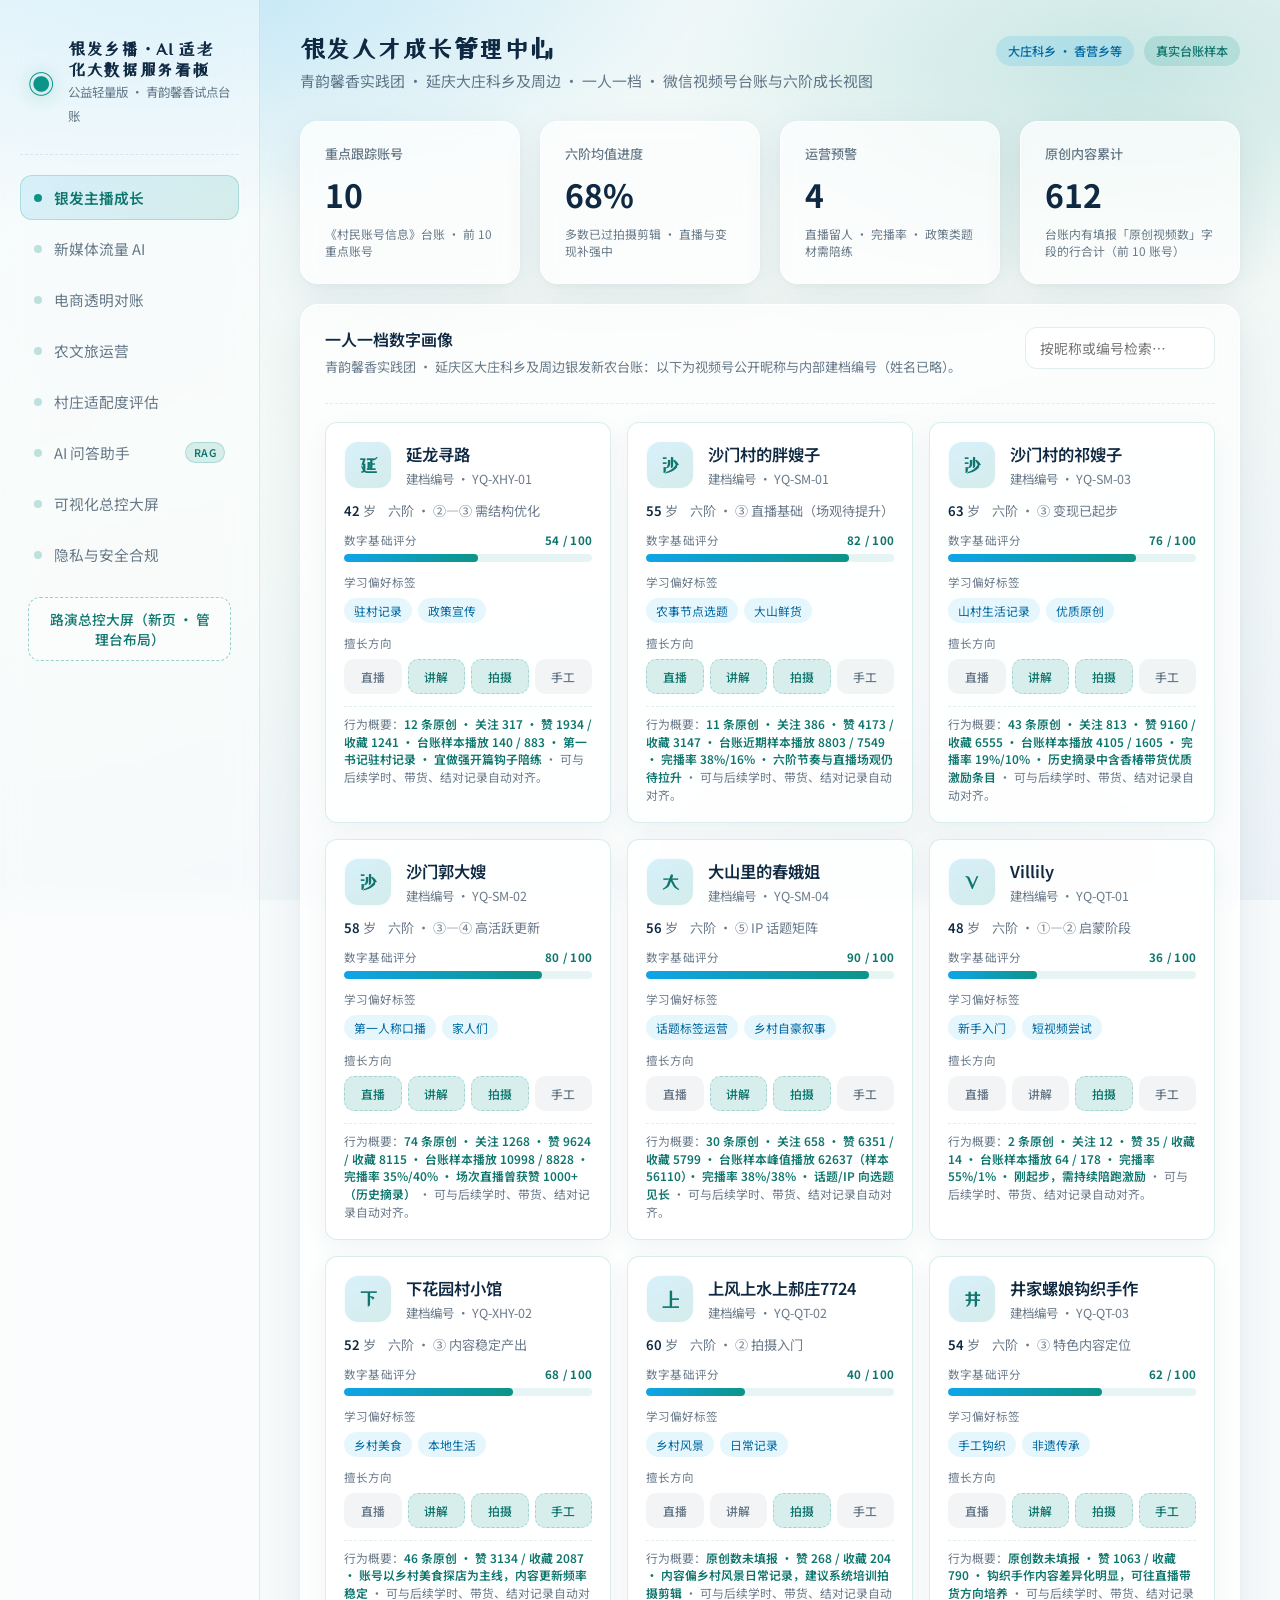
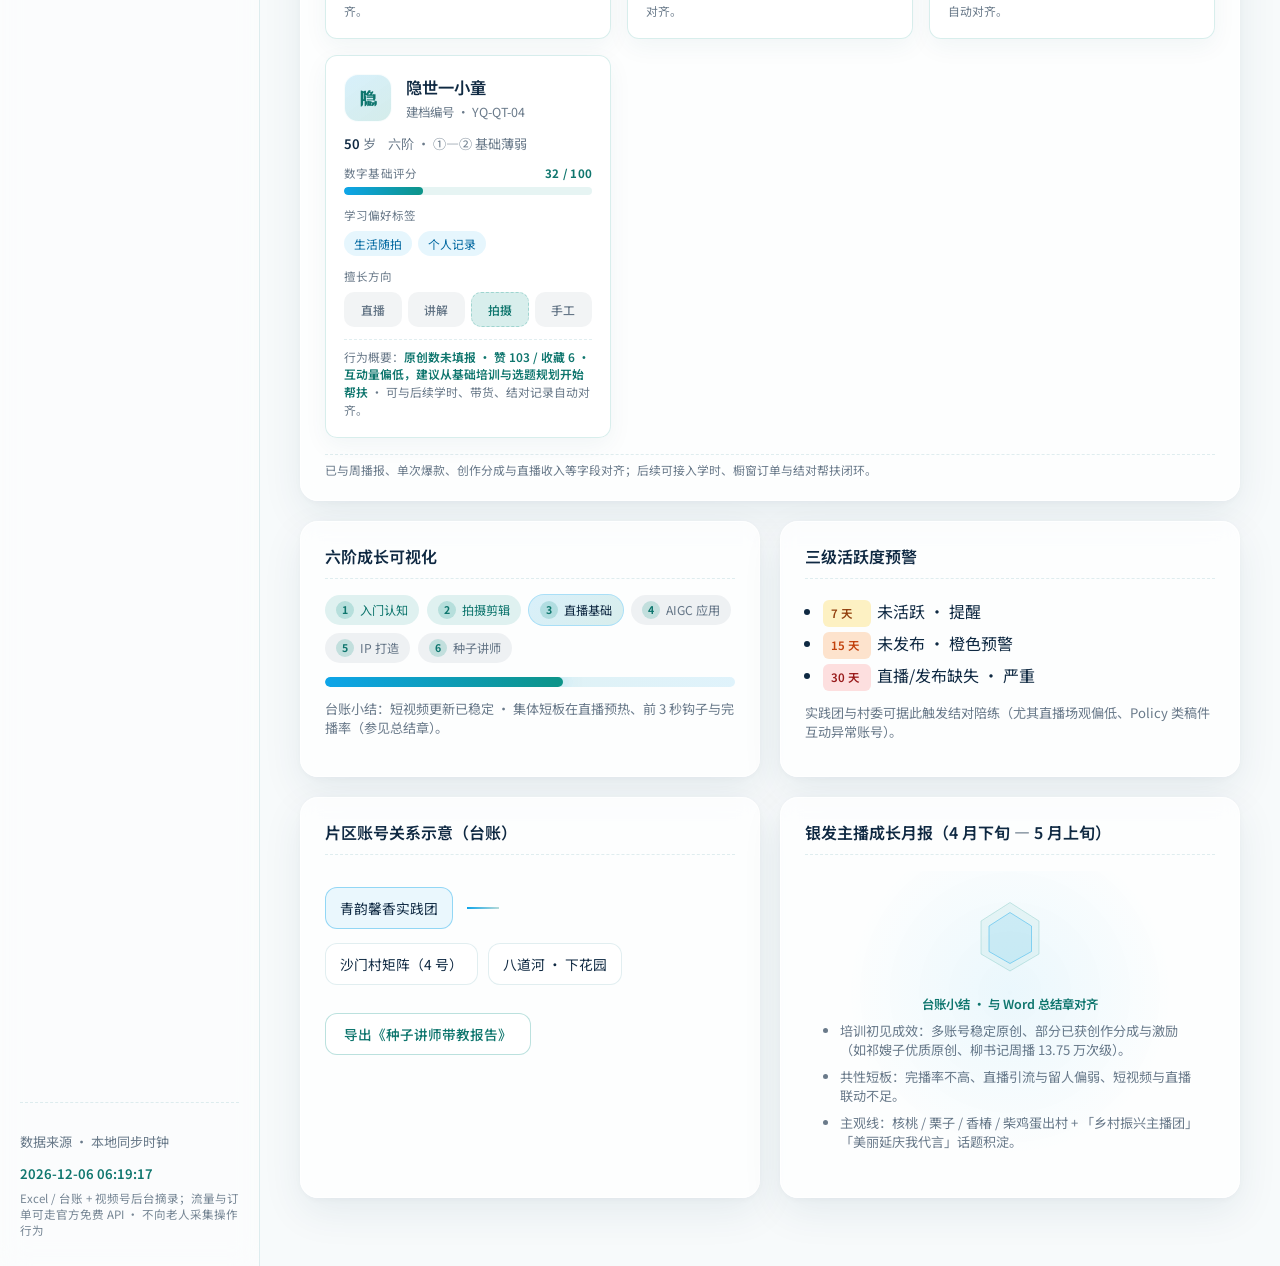
==== commit e36502ee: "AI 助手支持浏览器内 RAG，公开仓库前完成脱敏 - 新增静态索引与浏览器端 TF-IDF 检索，静态托管即可问答 - 接入 FastAPI 后端探测与降级，保留 LLM / LoRA 可选能力 -" ====
--- a/index.html
+++ b/index.html
@@ -8,6 +8,7 @@
   <link rel="preconnect" href="https://fonts.gstatic.com" crossorigin />
   <link href="https://fonts.googleapis.com/css2?family=Noto+Sans+SC:wght@300;400;500;600;700&family=ZCOOL+XiaoWei&display=swap" rel="stylesheet" />
   <link rel="stylesheet" href="css/styles.css" />
+  <link rel="stylesheet" href="css/assistant.css" />
 </head>
 <body>
   <div class="watercolor-bg" aria-hidden="true"></div>
@@ -37,6 +38,10 @@
       <button type="button" class="nav-item" data-section="replicate">
         <span class="dot"></span>村庄适配度评估
       </button>
+      <button type="button" class="nav-item" data-section="assistant">
+        <span class="dot"></span>AI 问答助手
+        <span class="nav-ai-tag">RAG</span>
+      </button>
       <button type="button" class="nav-item" data-section="screen">
         <span class="dot"></span>可视化总控大屏
       </button>
@@ -185,7 +190,7 @@
         <article class="card stat">
           <h3>头部账号周播（样例）</h3>
           <p class="big">13.75万</p>
-          <span class="hint">柳艳云 4/27—6/12 周期 · 137474 次</span>
+          <span class="hint">八道河村书记号 4/27—6/12 周期 · 137474 次</span>
         </article>
         <article class="card stat">
           <h3>单条播放峰值（样例）</h3>
@@ -262,13 +267,13 @@
                 <td>台账样本峰值播放 62637（另一条样本 56110）· 《村民账号信息》</td>
               </tr>
               <tr>
-                <td><strong>柳艳云（村书记号）</strong></td>
+                <td><strong>八道河村书记号</strong></td>
                 <td>香营乡八道河村</td>
                 <td>141</td>
                 <td>周播 137474 · 评论 1240 / 分享 501 · 分成累计 ¥333.68 · 直播 ¥18.95</td>
               </tr>
               <tr>
-                <td><strong>延龙寻路（李小琴）</strong></td>
+                <td><strong>延龙寻路（第一书记账号）</strong></td>
                 <td>大庄科乡下花园村</td>
                 <td>13</td>
                 <td>赞 1934 / 收藏 1241 · 台账样本播放 140 / 883 · 第一书记政策向 · 《村民账号信息》</td>
@@ -436,7 +441,7 @@
             <div class="cv-arrows">
               <div class="cv-edge">
                 <span>台账 →</span><strong>延庆区香营乡八道河村</strong>
-                <span class="cv-mini">柳艳云 · 131 条原创 · 周播曾达 13.75 万次</span>
+                <span class="cv-mini">八道河村书记号 · 131 条原创 · 周播曾达 13.75 万次</span>
               </div>
               <div class="cv-edge">
                 <span>台账 →</span><strong>大庄科乡下花园村</strong>
@@ -667,6 +672,97 @@
       </div>
     </section>
 
+    <!-- AI 问答助手 -->
+    <section class="panel" id="panel-assistant" data-panel="assistant">
+      <div class="assistant-layout">
+        <article class="card assistant-chat-card">
+          <header class="assistant-head">
+            <div>
+              <h2 class="card-title flush">乡播 AI 问答助手</h2>
+              <p class="muted small no-mt">
+                浏览器内即可检索台账知识库 · 回答附来源 · 可选 FastAPI 后端与 LoRA
+              </p>
+            </div>
+            <div class="assistant-head-actions">
+              <span class="ai-status ai-status-checking" id="aiStatus"><i></i><span>连接后端…</span></span>
+              <button type="button" class="btn btn-ghost ai-clear-btn" id="chatClear">清空对话</button>
+            </div>
+          </header>
+
+          <div class="chat-log" id="chatLog" aria-live="polite">
+            <div class="chat-msg assistant">
+              <span class="chat-avatar">AI</span>
+              <div class="chat-bubble">
+                <p class="chat-text">你好，我是乡播 AI 问答助手。可以问我主播成长、视频号流量、创作分成、农文旅、村庄适配度或隐私合规等问题。</p>
+                <div class="chat-meta" id="welcomeMeta">正在检测 RAG 后端…</div>
+              </div>
+            </div>
+          </div>
+
+          <div class="quick-prompts" id="quickPrompts" aria-label="快捷提问">
+            <button type="button" class="quick-prompt">香椿季有哪些爆款选题和收益？</button>
+            <button type="button" class="quick-prompt">胖嫂子的账号表现如何？</button>
+            <button type="button" class="quick-prompt">六阶成长体系和当前短板？</button>
+            <button type="button" class="quick-prompt">新村庄如何做适配度评估？</button>
+            <button type="button" class="quick-prompt">数据隐私怎么保护？</button>
+          </div>
+
+          <form class="chat-input-row" id="chatForm">
+            <label class="sr-only" for="chatInput">向 AI 助手提问</label>
+            <input
+              id="chatInput"
+              class="chat-input"
+              type="text"
+              placeholder="输入你的问题，例如：创作分成有多少？"
+              autocomplete="off"
+              maxlength="500"
+            />
+            <button type="submit" class="btn btn-primary chat-send" id="chatSend">发送</button>
+          </form>
+          <p class="muted tiny chat-foot-note">
+            回答由检索到的台账摘要生成，仅供运营参考；涉及个人敏感信息时请以原始台账为准。
+          </p>
+        </article>
+
+        <aside class="assistant-side">
+          <article class="card ai-side-card">
+            <h2 class="card-title">RAG 检索来源</h2>
+            <div id="ragSources" class="rag-sources">
+              <p class="muted small">发送问题后，这里会显示命中的知识库片段与相似度。</p>
+            </div>
+          </article>
+
+          <article class="card ai-side-card">
+            <h2 class="card-title">模型与微调</h2>
+            <ul class="ai-pipeline">
+              <li>
+                <span class="ai-step">1</span>
+                <div><strong>本地分块索引</strong><small id="aiKbText">TF-IDF 余弦检索 · 加载中</small></div>
+              </li>
+              <li>
+                <span class="ai-step">2</span>
+                <div><strong>RAG 组织回答</strong><small id="aiModeText">抽取式 / LLM 生成</small></div>
+              </li>
+              <li>
+                <span class="ai-step">3</span>
+                <div><strong>LoRA 可选适配</strong><small id="aiLoraText">训练脚本已就绪</small></div>
+              </li>
+            </ul>
+          </article>
+
+          <article class="card ai-side-card">
+            <h2 class="card-title">知识库</h2>
+            <div id="kbDocList" class="kb-doc-list">
+              <p class="muted small">启动后端后可查看文档列表。</p>
+            </div>
+            <p class="muted tiny no-mb">
+              知识库位于 <code>server/knowledge_base/</code>，追加 Markdown 后重启后端即可生效。
+            </p>
+          </article>
+        </aside>
+      </div>
+    </section>
+
     <!-- 板块六大屏 -->
     <section class="panel" id="panel-screen" data-panel="screen">
       <article class="card splash">
@@ -708,5 +804,8 @@
   </main>
 
   <script src="js/main.js"></script>
+  <script src="js/rag-index.js"></script>
+  <script src="js/browser-rag.js"></script>
+  <script src="js/assistant.js"></script>
 </body>
 </html>
--- a/css/assistant.css
+++ b/css/assistant.css
@@ -0,0 +1,522 @@
+/* AI 问答助手 · RAG / LoRA */
+
+.nav-ai-tag {
+  margin-left: auto;
+  padding: 2px 8px;
+  border-radius: 999px;
+  font-size: 0.66rem;
+  font-weight: 600;
+  letter-spacing: 0.04em;
+  color: var(--teal-dim);
+  background: rgba(13, 148, 136, 0.14);
+  border: 1px solid rgba(13, 148, 136, 0.22);
+}
+
+.assistant-layout {
+  display: grid;
+  grid-template-columns: minmax(0, 1fr) 330px;
+  gap: 20px;
+  align-items: start;
+}
+
+.assistant-chat-card {
+  display: flex;
+  flex-direction: column;
+  min-height: 620px;
+  height: calc(100vh - 190px);
+  max-height: 820px;
+  padding: 20px 22px 16px;
+}
+
+.assistant-head {
+  display: flex;
+  justify-content: space-between;
+  align-items: flex-start;
+  gap: 16px;
+  padding-bottom: 14px;
+  border-bottom: 1px dashed var(--line);
+}
+
+.assistant-head-actions {
+  display: flex;
+  align-items: center;
+  gap: 10px;
+  flex-shrink: 0;
+}
+
+.ai-clear-btn {
+  margin-top: 0;
+  padding: 7px 14px;
+  font-size: 0.78rem;
+}
+
+.ai-status {
+  display: inline-flex;
+  align-items: center;
+  gap: 7px;
+  padding: 6px 12px;
+  border-radius: 999px;
+  font-size: 0.74rem;
+  font-weight: 500;
+  white-space: nowrap;
+  background: rgba(250, 204, 21, 0.16);
+  color: #a16207;
+}
+
+.ai-status i {
+  width: 7px;
+  height: 7px;
+  border-radius: 50%;
+  background: currentColor;
+  box-shadow: 0 0 0 3px rgba(250, 204, 21, 0.18);
+}
+
+.ai-status-checking i {
+  animation: ai-pulse 1.2s ease-in-out infinite;
+}
+
+.ai-status-online {
+  background: rgba(13, 148, 136, 0.14);
+  color: var(--teal-dim);
+}
+
+.ai-status-online i {
+  box-shadow: 0 0 0 3px rgba(13, 148, 136, 0.16);
+}
+
+.ai-status-browser {
+  background: rgba(37, 99, 235, 0.12);
+  color: #1d4ed8;
+}
+
+.ai-status-browser i {
+  box-shadow: 0 0 0 3px rgba(37, 99, 235, 0.16);
+}
+
+.ai-status-offline {
+  background: rgba(248, 113, 113, 0.14);
+  color: #b91c1c;
+}
+
+.ai-status-offline i {
+  box-shadow: 0 0 0 3px rgba(248, 113, 113, 0.16);
+}
+
+@keyframes ai-pulse {
+  0%,
+  100% {
+    opacity: 1;
+    transform: scale(1);
+  }
+  50% {
+    opacity: 0.45;
+    transform: scale(0.8);
+  }
+}
+
+.chat-log {
+  flex: 1;
+  overflow-y: auto;
+  padding: 18px 4px 10px;
+  display: flex;
+  flex-direction: column;
+  gap: 16px;
+  scroll-behavior: smooth;
+}
+
+.chat-log::-webkit-scrollbar {
+  width: 6px;
+}
+
+.chat-log::-webkit-scrollbar-thumb {
+  background: rgba(13, 148, 136, 0.22);
+  border-radius: 999px;
+}
+
+.chat-msg {
+  display: flex;
+  gap: 10px;
+  align-items: flex-start;
+  animation: fadein 0.28s ease;
+}
+
+.chat-msg.user {
+  flex-direction: row-reverse;
+}
+
+.chat-avatar {
+  flex-shrink: 0;
+  width: 34px;
+  height: 34px;
+  border-radius: 50%;
+  display: grid;
+  place-items: center;
+  font-size: 0.72rem;
+  font-weight: 700;
+  letter-spacing: 0.02em;
+  color: #fff;
+  background: linear-gradient(135deg, #0ea5e9, #0d9488);
+  box-shadow: 0 6px 16px rgba(13, 148, 136, 0.24);
+}
+
+.chat-msg.user .chat-avatar {
+  background: rgba(255, 255, 255, 0.85);
+  color: var(--teal-dim);
+  border: 1px solid rgba(13, 148, 136, 0.25);
+  box-shadow: none;
+}
+
+.chat-bubble {
+  max-width: min(82%, 640px);
+  padding: 12px 16px;
+  border-radius: 4px 16px 16px 16px;
+  background: rgba(255, 255, 255, 0.86);
+  border: 1px solid rgba(13, 116, 128, 0.1);
+  box-shadow: 0 8px 22px rgba(15, 70, 90, 0.06);
+}
+
+.chat-msg.user .chat-bubble {
+  border-radius: 16px 4px 16px 16px;
+  background: linear-gradient(135deg, rgba(14, 165, 233, 0.92), rgba(13, 148, 136, 0.92));
+  border-color: transparent;
+  color: #fff;
+}
+
+.chat-text {
+  margin: 0;
+  font-size: 0.94rem;
+  line-height: 1.72;
+  white-space: pre-wrap;
+  word-break: break-word;
+}
+
+.chat-meta {
+  margin-top: 8px;
+  font-size: 0.7rem;
+  color: var(--ink-soft);
+}
+
+.chat-msg.user .chat-meta {
+  color: rgba(255, 255, 255, 0.82);
+}
+
+.chat-sources {
+  display: flex;
+  flex-wrap: wrap;
+  align-items: center;
+  gap: 6px;
+  margin-top: 10px;
+  padding-top: 8px;
+  border-top: 1px dashed var(--line);
+}
+
+.chat-source-label {
+  font-size: 0.68rem;
+  color: var(--ink-soft);
+}
+
+.chat-source {
+  font-family: inherit;
+  cursor: pointer;
+  border: 1px solid rgba(13, 148, 136, 0.2);
+  background: rgba(13, 148, 136, 0.08);
+  color: var(--teal-dim);
+  border-radius: 999px;
+  padding: 3px 10px;
+  font-size: 0.7rem;
+  line-height: 1.4;
+  transition: background 0.2s;
+}
+
+.chat-source:hover {
+  background: rgba(13, 148, 136, 0.18);
+}
+
+.chat-source em {
+  font-style: normal;
+  opacity: 0.6;
+  margin-left: 4px;
+  font-variant-numeric: tabular-nums;
+}
+
+.typing {
+  display: inline-flex;
+  align-items: center;
+  gap: 5px;
+  height: 18px;
+}
+
+.typing i {
+  width: 6px;
+  height: 6px;
+  border-radius: 50%;
+  background: var(--teal);
+  opacity: 0.35;
+  animation: typing-bounce 1s infinite ease-in-out;
+}
+
+.typing i:nth-child(2) {
+  animation-delay: 0.15s;
+}
+
+.typing i:nth-child(3) {
+  animation-delay: 0.3s;
+}
+
+@keyframes typing-bounce {
+  0%,
+  80%,
+  100% {
+    transform: translateY(0);
+    opacity: 0.35;
+  }
+  40% {
+    transform: translateY(-4px);
+    opacity: 1;
+  }
+}
+
+.quick-prompts {
+  display: flex;
+  flex-wrap: wrap;
+  gap: 8px;
+  padding: 10px 0 12px;
+  border-top: 1px dashed var(--line);
+}
+
+.quick-prompt {
+  font-family: inherit;
+  cursor: pointer;
+  border: 1px solid var(--line);
+  background: rgba(255, 255, 255, 0.68);
+  color: var(--ink-soft);
+  border-radius: 999px;
+  padding: 6px 12px;
+  font-size: 0.76rem;
+  transition: background 0.2s, color 0.2s, border-color 0.2s;
+}
+
+.quick-prompt:hover {
+  background: #fff;
+  color: var(--teal-dim);
+  border-color: rgba(13, 148, 136, 0.28);
+}
+
+.chat-input-row {
+  display: flex;
+  gap: 10px;
+  align-items: center;
+}
+
+.chat-input {
+  flex: 1;
+  font-family: inherit;
+  font-size: 0.92rem;
+  color: var(--ink);
+  padding: 12px 16px;
+  border-radius: var(--radius-sm);
+  border: 1px solid rgba(13, 116, 128, 0.18);
+  background: rgba(255, 255, 255, 0.85);
+  outline: none;
+  transition: border-color 0.2s, box-shadow 0.2s;
+}
+
+.chat-input:focus {
+  border-color: rgba(13, 148, 136, 0.48);
+  box-shadow: 0 0 0 3px rgba(13, 148, 136, 0.1);
+}
+
+.chat-send {
+  flex-shrink: 0;
+  padding: 12px 24px;
+}
+
+.chat-send:disabled {
+  opacity: 0.55;
+  cursor: not-allowed;
+  box-shadow: none;
+}
+
+.chat-foot-note {
+  margin: 10px 0 0;
+}
+
+.assistant-side {
+  display: flex;
+  flex-direction: column;
+  gap: 20px;
+}
+
+.ai-side-card {
+  padding: 18px 20px;
+}
+
+.ai-side-card .card-title {
+  margin-bottom: 12px;
+}
+
+.rag-sources {
+  display: flex;
+  flex-direction: column;
+  gap: 10px;
+}
+
+.rag-source {
+  padding: 10px 12px;
+  border-radius: var(--radius-sm);
+  background: rgba(255, 255, 255, 0.62);
+  border: 1px solid var(--line);
+}
+
+.rag-source-head {
+  display: flex;
+  justify-content: space-between;
+  gap: 8px;
+  align-items: baseline;
+}
+
+.rag-source-head strong {
+  font-size: 0.78rem;
+  line-height: 1.4;
+}
+
+.rag-score {
+  flex-shrink: 0;
+  font-size: 0.7rem;
+  font-weight: 600;
+  color: var(--teal-dim);
+  font-variant-numeric: tabular-nums;
+}
+
+.rag-source-sub {
+  margin: 2px 0 6px;
+  font-size: 0.72rem;
+  color: var(--teal-dim);
+}
+
+.rag-bar {
+  height: 4px;
+  border-radius: 999px;
+  background: rgba(13, 148, 136, 0.1);
+  overflow: hidden;
+  margin-bottom: 6px;
+}
+
+.rag-bar i {
+  display: block;
+  height: 100%;
+  border-radius: inherit;
+  background: linear-gradient(90deg, #0ea5e9, #0d9488);
+}
+
+.rag-snippet {
+  margin: 0;
+  font-size: 0.72rem;
+  line-height: 1.55;
+  color: var(--ink-soft);
+  display: -webkit-box;
+  -webkit-line-clamp: 3;
+  -webkit-box-orient: vertical;
+  overflow: hidden;
+}
+
+.ai-pipeline {
+  list-style: none;
+  margin: 0;
+  padding: 0;
+  display: flex;
+  flex-direction: column;
+  gap: 12px;
+}
+
+.ai-pipeline li {
+  display: flex;
+  gap: 10px;
+  align-items: flex-start;
+}
+
+.ai-step {
+  flex-shrink: 0;
+  width: 22px;
+  height: 22px;
+  border-radius: 50%;
+  display: grid;
+  place-items: center;
+  font-size: 0.7rem;
+  font-weight: 600;
+  color: var(--teal-dim);
+  background: rgba(13, 148, 136, 0.12);
+  border: 1px solid rgba(13, 148, 136, 0.18);
+}
+
+.ai-pipeline strong {
+  display: block;
+  font-size: 0.8rem;
+  font-weight: 600;
+}
+
+.ai-pipeline small {
+  display: block;
+  margin-top: 2px;
+  font-size: 0.72rem;
+  line-height: 1.5;
+  color: var(--ink-soft);
+}
+
+.kb-doc-list {
+  display: flex;
+  flex-direction: column;
+  gap: 6px;
+}
+
+.kb-doc-item {
+  display: flex;
+  justify-content: space-between;
+  gap: 8px;
+  font-size: 0.75rem;
+  line-height: 1.45;
+  padding-bottom: 6px;
+  border-bottom: 1px dashed var(--line);
+}
+
+.kb-doc-item:last-child {
+  border-bottom: none;
+  padding-bottom: 0;
+}
+
+.kb-doc-item span:last-child {
+  flex-shrink: 0;
+  color: var(--ink-soft);
+  font-variant-numeric: tabular-nums;
+}
+
+@media (max-width: 1080px) {
+  .assistant-layout {
+    grid-template-columns: 1fr;
+  }
+  .assistant-chat-card {
+    height: auto;
+    min-height: 560px;
+    max-height: none;
+  }
+  .chat-log {
+    min-height: 320px;
+    max-height: 520px;
+  }
+  .assistant-side {
+    display: grid;
+    grid-template-columns: repeat(2, minmax(0, 1fr));
+  }
+}
+
+@media (max-width: 680px) {
+  .assistant-head {
+    flex-direction: column;
+  }
+  .assistant-side {
+    grid-template-columns: 1fr;
+  }
+  .chat-bubble {
+    max-width: 100%;
+  }
+}
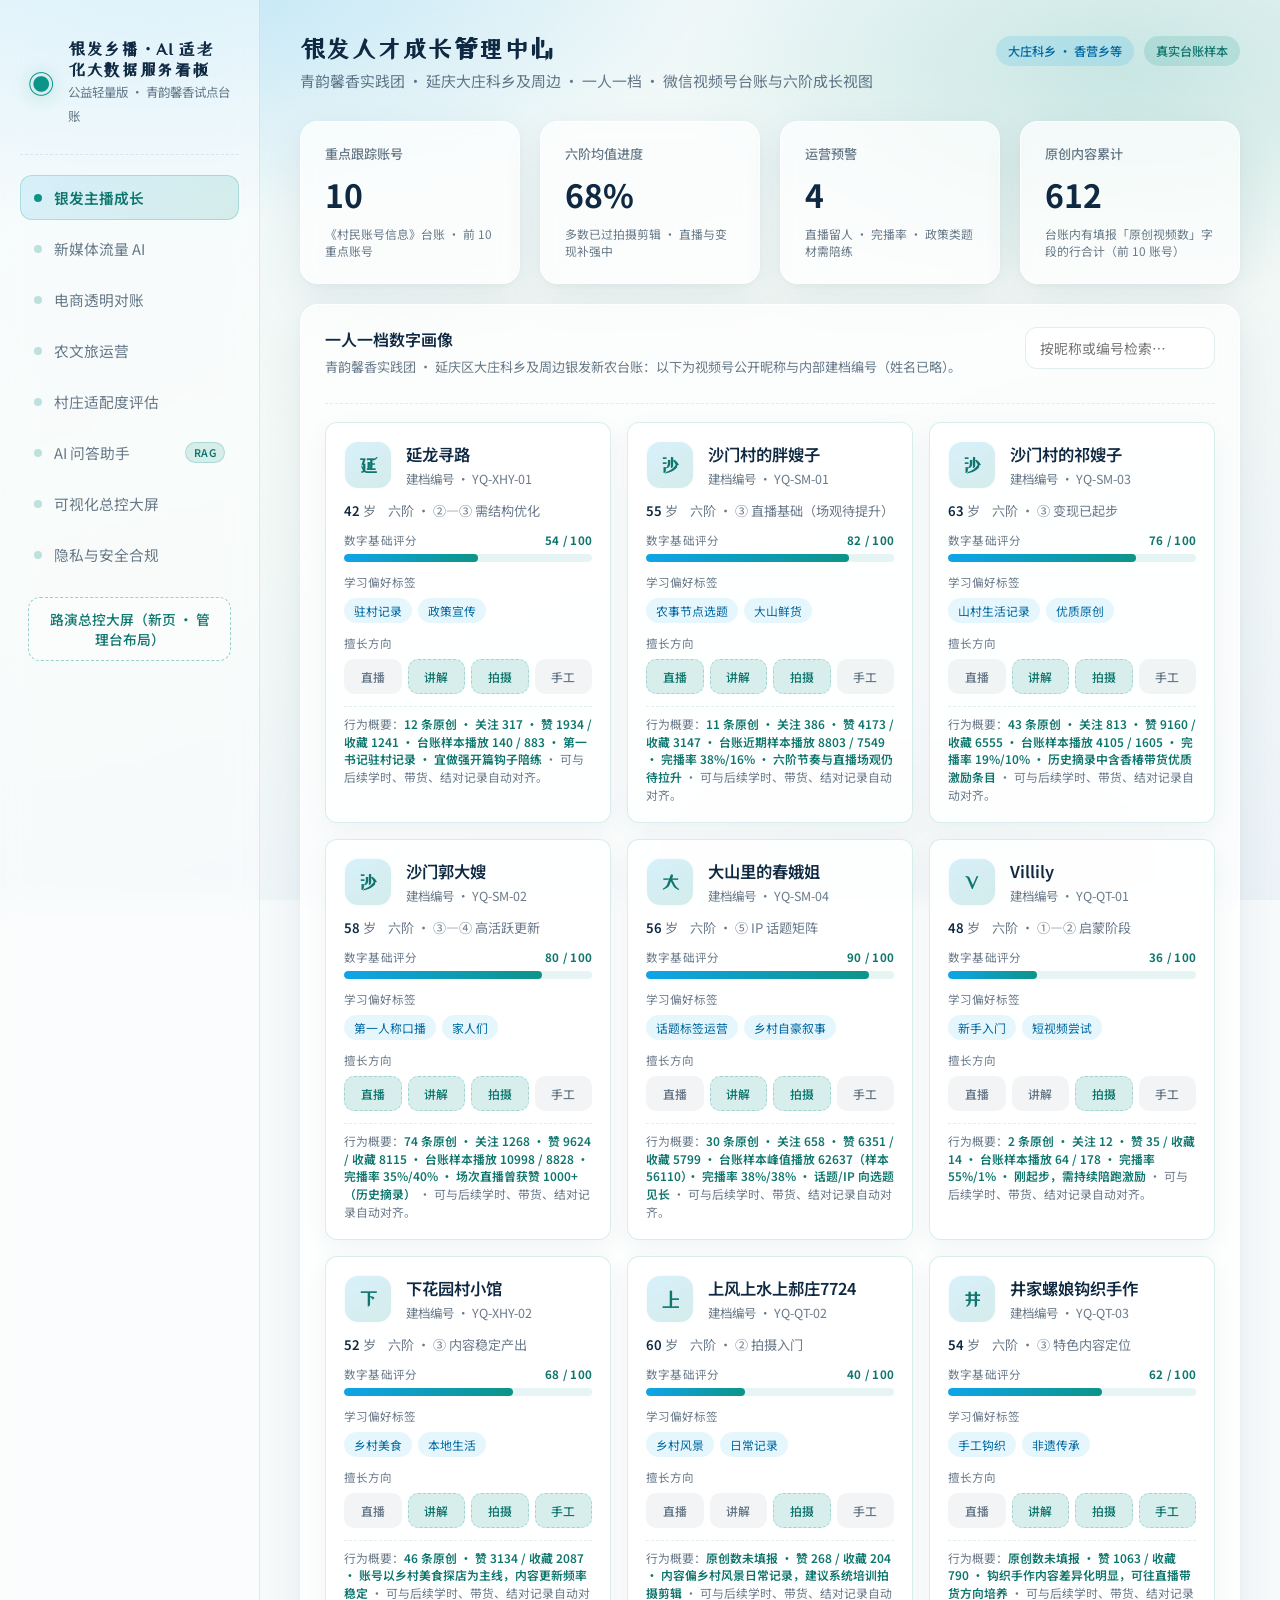
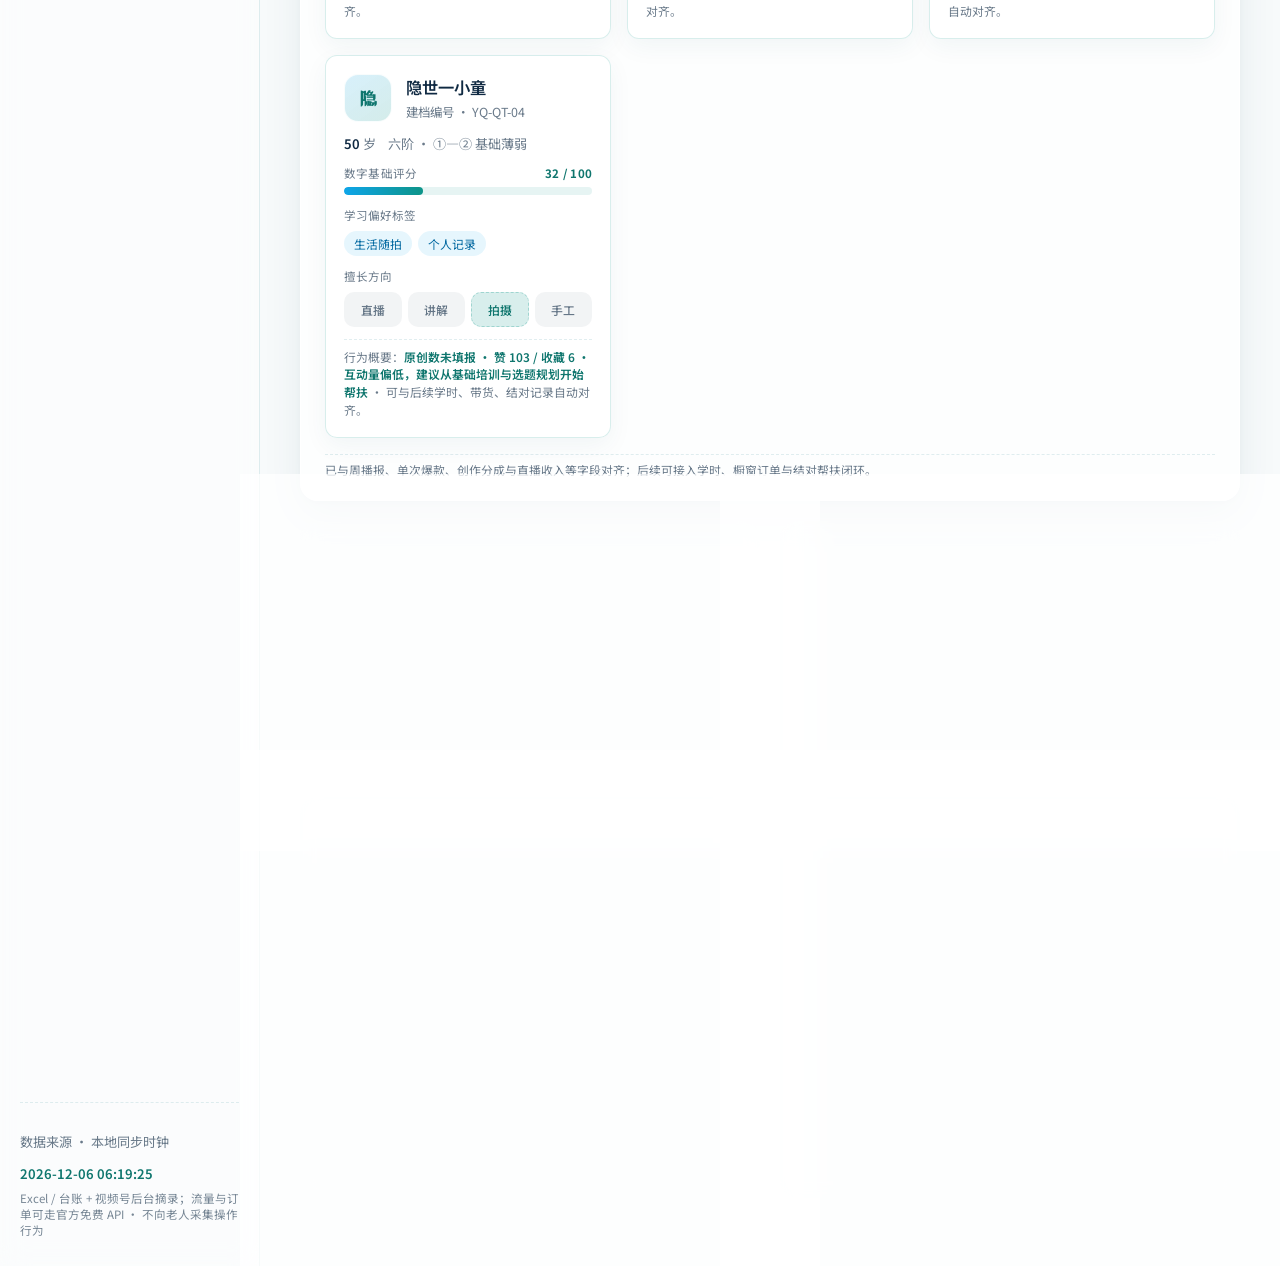
==== commit 62c1e52c: "接入工具调用 Agent 与 ModelScope 后端部署 - 后端新增 Agent 编排与台账工具（主播画像、村庄适配度、培训统计、成长路径） - RAG 检索与本地模型回退完善，知识库同步更新 " ====
--- a/index.html
+++ b/index.html
@@ -803,6 +803,10 @@
     </section>
   </main>
 
+  <script>
+    // 部署后端后填入地址；留空则使用同源或本地 8000 端口
+    window.ASSISTANT_API_BASE = "https://qingwanruojun-wangye-agent.ms.show";
+  </script>
   <script src="js/main.js"></script>
   <script src="js/rag-index.js"></script>
   <script src="js/browser-rag.js"></script>
